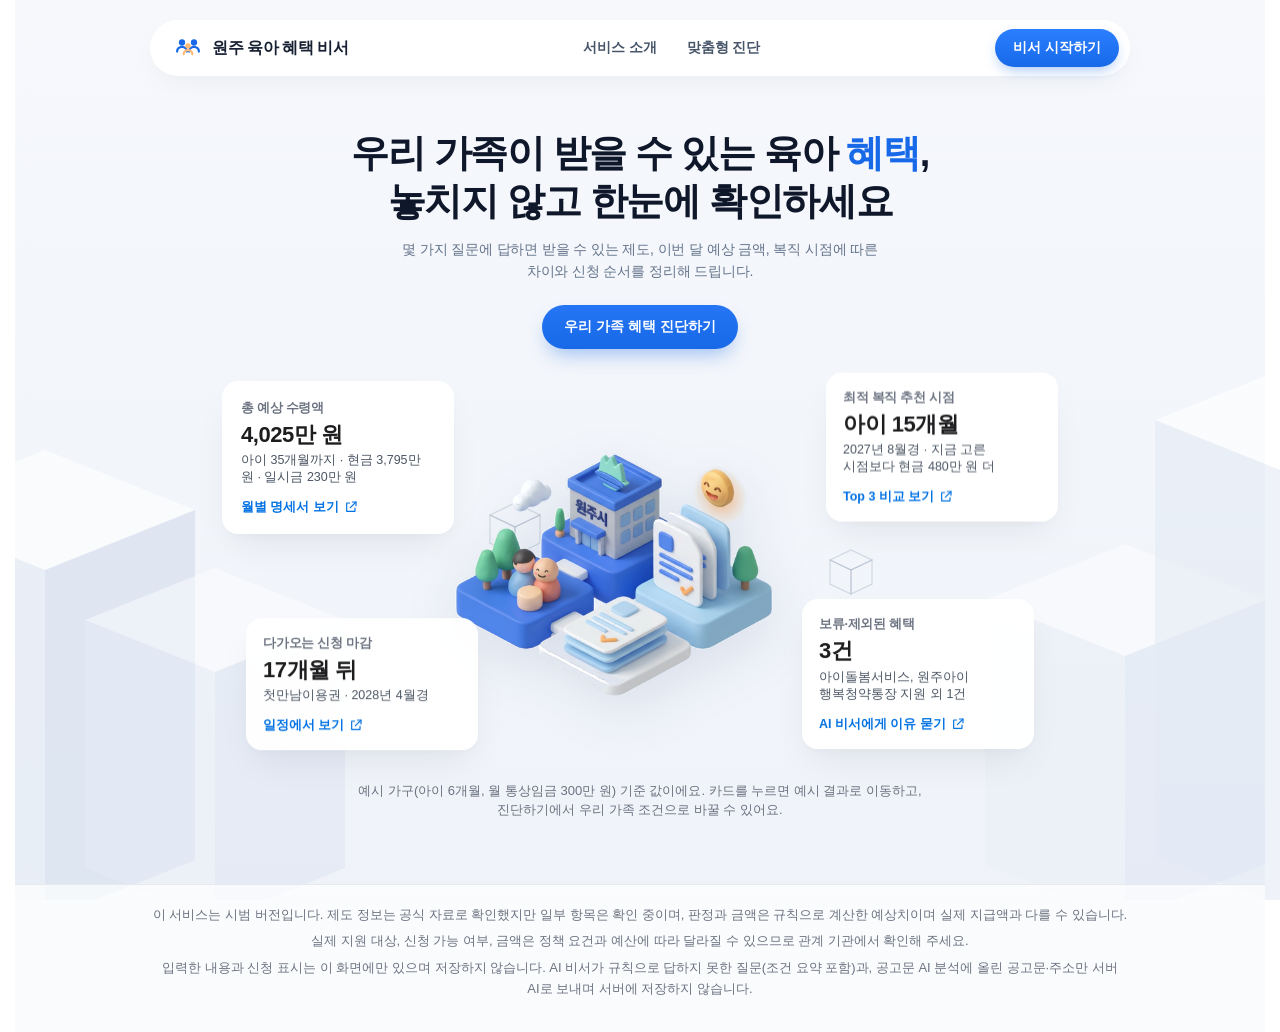
==== backend/static/plan.html @ 66e0bc74 "원주 육아 혜택 비서 백엔드·프론트엔드 첫 업로드" ====
<!DOCTYPE html>
<html lang="ko">
<head>
  <meta charset="utf-8">
  <meta name="viewport" content="width=device-width, initial-scale=1">
  <meta name="description" content="원주 영유아 맞벌이 부모를 위한 육아 혜택 계산기. 받을 수 있는 제도, 복직 시점별 예상 금액, 신청 순서와 마감을 한 화면에서 확인합니다.">
  <meta http-equiv="Content-Security-Policy" content="default-src 'self'; script-src 'self'; style-src 'self'; img-src 'self'; connect-src 'self'; base-uri 'none'; form-action 'none'">
  <title>원주 육아 혜택 비서 (가칭)</title>
  <link rel="stylesheet" href="css/plan.css">
</head>
<body>
  <a class="skip" href="#app">본문으로 건너뛰기</a>

  <!-- 레퍼런스(RE:BORN) 좌우 하단 배경의 은은한 3D 직육면체 기둥 구조물 -->
  <div class="bg-pillars" aria-hidden="true">
    <svg viewBox="0 0 1440 900" preserveAspectRatio="xMidYMax slice" class="bg-pillars-svg">
      <g class="pillar-group">
        <polygon points="-40,510 110,450 260,510 110,570" class="pillar-top"></polygon>
        <polygon points="-40,510 110,570 110,920 -40,860" class="pillar-left"></polygon>
        <polygon points="260,510 110,570 110,920 260,860" class="pillar-right"></polygon>
      </g>
      <g class="pillar-group">
        <polygon points="150,620 280,568 410,620 280,672" class="pillar-top-soft"></polygon>
        <polygon points="150,620 280,672 280,920 150,868" class="pillar-left-soft"></polygon>
        <polygon points="410,620 280,672 280,920 410,868" class="pillar-right-soft"></polygon>
      </g>
      <g class="pillar-group">
        <polygon points="1050,600 1190,544 1330,600 1190,656" class="pillar-top-soft"></polygon>
        <polygon points="1050,600 1190,656 1190,920 1050,864" class="pillar-left-soft"></polygon>
        <polygon points="1330,600 1190,656 1190,920 1330,864" class="pillar-right-soft"></polygon>
      </g>
      <g class="pillar-group">
        <polygon points="1220,420 1380,356 1540,420 1380,484" class="pillar-top"></polygon>
        <polygon points="1220,420 1380,484 1380,920 1220,856" class="pillar-left"></polygon>
        <polygon points="1540,420 1380,484 1380,920 1540,856" class="pillar-right"></polygon>
      </g>
      <g class="wire-cube">
        <polygon points="555,515 580,503 605,515 580,527" class="wire-stroke"></polygon>
        <polygon points="555,515 580,527 580,555 555,543" class="wire-stroke"></polygon>
        <polygon points="605,515 580,527 580,555 605,543" class="wire-stroke"></polygon>
      </g>
      <g class="wire-cube">
        <polygon points="895,560 916,550 937,560 916,570" class="wire-stroke"></polygon>
        <polygon points="895,560 916,570 916,594 895,584" class="wire-stroke"></polygon>
        <polygon points="937,560 916,570 916,594 937,584" class="wire-stroke"></polygon>
      </g>
    </svg>
  </div>

  <header class="top">
    <div class="top-shell">
      <div class="top-inner">
        <div class="brand-wrap">
          <span class="brand-mark" aria-hidden="true">
            <svg viewBox="0 0 40 36" class="brand-svg" focusable="false">
              <circle cx="12" cy="10" r="4.2" class="logo-fg"></circle>
              <path d="M5.5 22c0-3.6 2.9-6.2 6.5-6.2s6.5 2.6 6.5 6.2" class="logo-arc"></path>
              <circle cx="28" cy="10" r="4.2" class="logo-fg"></circle>
              <path d="M21.5 22c0-3.6 2.9-6.2 6.5-6.2s6.5 2.6 6.5 6.2" class="logo-arc"></path>
              <circle cx="20" cy="14.5" r="3.6" class="logo-sub"></circle>
              <path d="M14.2 25.5c0-3.1 2.6-5.4 5.8-5.4s5.8 2.3 5.8 5.4" class="logo-arc-sub"></path>
            </svg>
          </span>
          <div class="brand-text">
            <strong class="brand">원주 육아 혜택 비서</strong>
            <span class="top-sub">맞벌이 부모를 위한 혜택 계산</span>
          </div>
        </div>

        <nav class="top-nav" id="top-nav-intro" aria-label="시작 화면 안내 메뉴">
          <a class="nav-link" href="#intro-top" id="nav-intro-link">서비스 소개</a>
          <a class="nav-link" href="#onboard" id="nav-diag-link">맞춤형 진단</a>
        </nav>


        <div class="top-actions">
          <button type="button" class="btn-top-cta" id="top-start-btn">비서 시작하기</button>
        </div>
      </div>
    </div>
  </header>


  <div id="app" class="app-container">
    <!-- 항상 맨 위에 고정되어 있는 서비스 소개(Hero Showcase) 섹션 -->
    <section id="intro-top" class="intro-top-section" aria-labelledby="intro-heading"></section>

    <!-- 진단 시작 시 아래쪽에 펼쳐지며 빠르게 스크롤 이동하는 온보딩 섹션 -->
    <main id="onboard" class="onboard" hidden tabindex="-1">
      <div class="onboard-anchor-head">
        <span class="section-kicker">맞춤형 혜택 진단</span>
        <h2 class="onboard-section-title">우리 가족 조건 입력</h2>
      </div>
      <div class="progress" id="progress" hidden>
        <div class="progress-meta">
          <button type="button" class="link-btn prev-btn" id="prev">← 이전 질문</button>
          <span class="progress-count" id="progress-text" aria-live="polite"></span>
        </div>
        <div class="progress-track" aria-hidden="true">
          <div class="progress-fill" id="progress-fill"></div>
        </div>
      </div>
      <section class="step" id="step" aria-live="polite"></section>
    </main>

    <main id="results" class="results" hidden tabindex="-1" aria-labelledby="summary-title">
      <div class="r-layout">
        <aside class="r-side" aria-label="결과 화면 메뉴">
          <nav class="r-nav" aria-label="결과 섹션 바로가기">
            <a class="r-nav-link" href="#sec-overview" data-sec="sec-overview"><svg class="ico" viewBox="0 0 24 24" aria-hidden="true"><rect x="3.5" y="3.5" width="7" height="7" rx="1.5"/><rect x="13.5" y="3.5" width="7" height="7" rx="1.5"/><rect x="3.5" y="13.5" width="7" height="7" rx="1.5"/><rect x="13.5" y="13.5" width="7" height="7" rx="1.5"/></svg><span>한눈에 보기</span></a>
            <a class="r-nav-link" href="#sec-sim" data-sec="sec-sim"><svg class="ico" viewBox="0 0 24 24" aria-hidden="true"><path d="M4 19.5h16"/><path d="M5 15l4.5-5 3.5 3 6-7"/></svg><span>복직 시뮬레이션</span></a>
            <a class="r-nav-link" href="#sec-events" data-sec="sec-events"><svg class="ico" viewBox="0 0 24 24" aria-hidden="true"><rect x="3.5" y="5" width="17" height="15" rx="2.5"/><path d="M3.5 10h17M8 3v4M16 3v4"/></svg><span>일정</span></a>
            <button type="button" class="r-nav-link r-nav-ai" id="nav-ai"><svg class="ico" viewBox="0 0 24 24" aria-hidden="true"><path d="M12 3.5l1.9 5.1 5.1 1.9-5.1 1.9L12 17.5l-1.9-5.1L5 10.5l5.1-1.9z"/><path d="M18.5 15.5l.8 2 2 .8-2 .8-.8 2-.8-2-2-.8 2-.8z"/></svg><span>AI 비서</span></button>
          </nav>
          <div class="side-chat">
            <p class="side-chat-title">AI 비서에게 물어보기</p>
            <form class="side-chat-form" id="side-chat-form">
              <label for="side-chat-input" class="sr-only">AI 비서에게 질문하기</label>
              <input id="side-chat-input" type="text" autocomplete="off" placeholder="궁금한 점을 적어 보세요">
              <button type="submit" class="side-chat-send" aria-label="AI 비서에게 보내기"><svg class="ico" viewBox="0 0 24 24" aria-hidden="true"><path d="M12 19V5.5"/><path d="M6.5 11L12 5.5 17.5 11"/></svg></button>
            </form>
            <div class="side-chips" id="side-chips"></div>
          </div>
        </aside>

        <div class="r-main">
          <header class="r-summary">
            <div>
              <h1 id="summary-title" class="r-title">우리 집 기준 결과</h1>
              <p class="r-summary-text" id="summary-text"></p>
            </div>
            <button type="button" class="btn-ghost" id="edit">답 바꾸기</button>
          </header>

          <p class="demo-note" id="demo-note" role="status" hidden>예시 가구 기준 결과예요. 위의 '답 바꾸기'에서 우리 가족 조건으로 바꿔 보세요.</p>

          <!-- A. 한눈에 보기 -->
          <section class="r-sec" id="sec-overview" aria-labelledby="ov-title">
            <div class="r-head">
              <h2 id="ov-title">한눈에 보기</h2>
              <p class="r-lead">이번 달 받는 금액과 제도별 내역입니다.</p>
            </div>
            <div class="ov-card" id="ov-card"></div>
          </section>

          <!-- B. 복직 시뮬레이션 -->
          <section class="r-sec r-sec-feature" id="sec-sim" aria-labelledby="sim-title">
            <div class="r-head">
              <h2 id="sim-title">복직 시뮬레이션</h2>
              <p class="r-lead">복직 시점을 옮기면 아이 35개월까지 받는 지원금이 어떻게 달라지는지 보여 드립니다.</p>
            </div>
            <p id="sim-off" class="r-note" hidden></p>

            <div id="sim-on">
              <div class="top3" id="top3" aria-labelledby="top3-title">
                <div class="top3-head">
                  <h3 id="top3-title">복직 시점 추천 Top 3</h3>
                  <p class="top3-lead">세 가지 기준으로 고른 복직 시점이에요. 금액은 아이 35개월까지 받는 지원금(현금) 합계이고, 복직 후 월급은 넣지 않았어요.</p>
                </div>
                <ol class="top3-list" id="top3-list"></ol>
              </div>
              <div class="sim-controls">
                <div class="ctl ctl-pick">
                  <label for="returnPick">복직 예정 시점</label>
                  <select id="returnPick" class="select-control"></select>
                </div>
                <div class="ctl ctl-slider">
                  <div class="ctl-row">
                    <label for="returnAge">슬라이더로 옮기기</label>
                    <output id="returnAge-out" for="returnAge"></output>
                  </div>
                  <input id="returnAge" type="range" min="0" max="35" step="1" value="12">
                  <div class="ctl-bounds" aria-hidden="true">
                    <span id="slider-min-label"></span>
                    <span id="slider-max-label"></span>
                  </div>
                </div>
                <div class="ctl ctl-total">
                  <p class="ctl-label">아이 35개월까지 현금</p>
                  <p class="ctl-big" id="sim-total" aria-live="polite"></p>
                  <p class="ctl-diff" id="sim-diff" aria-live="polite"></p>
                </div>
              </div>

              <div class="chart-card">
                <div class="tabs" role="tablist" aria-label="그래프 보기">
                  <button type="button" role="tab" class="tab" id="tab-curve" aria-controls="panel-curve" aria-selected="true">복직 시점별 합계</button>
                  <button type="button" role="tab" class="tab" id="tab-bars" aria-controls="panel-bars" aria-selected="false" tabindex="-1">개월별 금액</button>
                  <button type="button" role="tab" class="tab" id="tab-table" aria-controls="panel-table" aria-selected="false" tabindex="-1">표</button>
                </div>
                <div class="tab-panel" role="tabpanel" id="panel-curve" aria-labelledby="tab-curve" tabindex="0">
                  <p class="chart-cap" id="curve-cap"></p>
                  <div class="curve" id="curve"></div>
                </div>
                <div class="tab-panel" role="tabpanel" id="panel-bars" aria-labelledby="tab-bars" tabindex="0" hidden>
                  <p class="chart-cap">아이 개월별로 받는 금액입니다. 점선이 복직 시점입니다.</p>
                  <div class="chart-frame">
                    <div class="bars" id="bars" role="img"></div>
                    <div class="bars-axis" id="bars-axis" aria-hidden="true"></div>
                  </div>
                </div>
                <div class="tab-panel" role="tabpanel" id="panel-table" aria-labelledby="tab-table" tabindex="0" hidden>
                  <div class="table-scroll" id="month-table"></div>
                </div>
              </div>

              <div class="scenarios" id="scenarios">
                <article class="scn scn-a">
                  <div class="scn-head">
                    <span class="scn-key">A</span>
                    <label for="baseAge" class="scn-label">비교 기준</label>
                  </div>
                  <select id="baseAge" class="select-control"></select>
                  <dl class="scn-dl" id="scn-a"></dl>
                </article>
                <div class="scn-gap" id="scn-gap" aria-live="polite"></div>
                <article class="scn scn-b">
                  <div class="scn-head">
                    <span class="scn-key">B</span>
                    <span class="scn-label">지금 고른 시점</span>
                  </div>
                  <p class="scn-pick" id="scn-b-pick"></p>
                  <dl class="scn-dl" id="scn-b"></dl>
                </article>
              </div>

              <details class="assume" id="assume" open>
                <summary>
                  <svg class="ico" viewBox="0 0 24 24" aria-hidden="true"><circle cx="12" cy="12" r="8.5"/><path d="M12 11v5M12 8h.01"/></svg>
                  <span>계산 기준과 가정</span>
                </summary>
                <div class="assume-body">
                  <p id="leave-basis"></p>
                  <p id="sim-note"></p>
                </div>
              </details>
            </div>

          <div class="mb-card" id="mb-card" aria-labelledby="mb-title">
            <div class="mb-head">
              <div>
                <h3 id="mb-title">월별 지급 내역</h3>
                <p class="mb-lead">고른 달에 어떤 지원금을 얼마씩 받는지 보여 드려요. 복직 계획이 있으면 고른 복직 시점이 반영됩니다.</p>
              </div>
              <div class="mb-pick">
                <button type="button" class="mb-step" id="mb-prev" aria-label="이전 달 보기"><svg class="ico" viewBox="0 0 24 24" aria-hidden="true"><path d="M14.5 6l-6 6 6 6"/></svg></button>
                <label for="mb-month" class="sr-only">볼 달 고르기</label>
                <select id="mb-month" class="select-control"></select>
                <button type="button" class="mb-step" id="mb-next" aria-label="다음 달 보기"><svg class="ico" viewBox="0 0 24 24" aria-hidden="true"><path d="M9.5 6l6 6-6 6"/></svg></button>
              </div>
            </div>
            <div id="mb-body" aria-live="polite"></div>
          </div>
          </section>

          <!-- E. 일정 -->
          <section class="r-sec" id="sec-events" aria-labelledby="events-title">
            <div class="r-head r-head-row">
              <div>
                <h2 id="events-title">일정</h2>
                <p class="r-lead">신청 마감, 금액이 바뀌는 달, 복직 시점을 달마다 모았습니다. 날짜는 아이 개월 수로 계산한 대략의 달입니다.</p>
              </div>
              <button type="button" class="btn-ghost" id="ics">달력 앱에 넣기 (.ics)</button>
            </div>
            <p class="cal-alert" id="cal-alert" role="status" hidden></p>
            <p class="help" id="ics-help">내려받은 파일을 열면 휴대폰이나 PC 달력에 들어갑니다. 마감 일정은 일주일 전에 알림이 울립니다.</p>
            <div class="seg" role="group" aria-label="일정 보기 방식">
              <button type="button" class="seg-btn" id="cal-view-grid" aria-pressed="true">달력</button>
              <button type="button" class="seg-btn" id="cal-view-list" aria-pressed="false">목록</button>
            </div>
            <div class="cal" id="cal">
              <div class="cal-months" id="cal-months"></div>
              <div class="cal-detail" id="cal-detail" aria-live="polite"></div>
            </div>
            <ol class="timeline" id="events" hidden></ol>
          </section>

        </div>
      </div>
    </main>
  </div>

  <footer class="foot" id="app-foot">
    <div class="foot-inner">
      <p>이 서비스는 시범 버전입니다. 제도 정보는 공식 자료로 확인했지만 일부 항목은 확인 중이며, 판정과 금액은 규칙으로 계산한 예상치이며 실제 지급액과 다를 수 있습니다.</p>
      <p>실제 지원 대상, 신청 가능 여부, 금액은 정책 요건과 예산에 따라 달라질 수 있으므로 관계 기관에서 확인해 주세요.</p>
      <p>입력한 내용과 신청 표시는 이 화면에만 있으며 저장하지 않습니다. AI 비서가 규칙으로 답하지 못한 질문(조건 요약 포함)과, 공고문 AI 분석에 올린 공고문·주소만 서버 AI로 보내며 서버에 저장하지 않습니다.</p>
    </div>
  </footer>


  <!-- AI 비서: 큰 글래스 팝업 -->
  <div class="chat-layer" id="chat-layer" hidden>
    <div class="chat-scrim" id="chat-scrim"></div>
    <section class="chat-dialog" id="chat-dialog" role="dialog" aria-modal="true" aria-labelledby="chat-title">
      <span class="chat-orb chat-orb-a" aria-hidden="true"></span>
      <span class="chat-orb chat-orb-b" aria-hidden="true"></span>
      <header class="chat-bar">
        <div class="chat-brand"><span class="chat-dot" aria-hidden="true"></span><h2 id="chat-title">원주 육아 혜택 AI 비서</h2></div>
        <div class="chat-conds" id="chat-conds"></div>
        <button type="button" class="chat-close" id="chat-close" aria-label="AI 비서 닫기"><svg class="ico" viewBox="0 0 24 24" aria-hidden="true"><path d="M6.5 6.5l11 11M17.5 6.5l-11 11"/></svg></button>
      </header>
      <p class="chat-live" id="chat-live"></p>
      <div class="chat-log" id="chat-log" aria-live="polite" tabindex="-1"></div>
      <div class="chat-foot">
        <div class="chat-chips" id="chat-chips"></div>
        <form class="chat-form" id="chat-form">
          <span class="chat-spark"><svg class="ico" viewBox="0 0 24 24" aria-hidden="true"><path d="M12 3.5l1.9 5.1 5.1 1.9-5.1 1.9L12 17.5l-1.9-5.1L5 10.5l5.1-1.9z"/><path d="M18.5 15.5l.8 2 2 .8-2 .8-.8 2-.8-2-2-.8 2-.8z"/></svg></span>
          <label for="chat-input" class="sr-only">AI 비서에게 질문하기</label>
          <input id="chat-input" type="text" autocomplete="off" placeholder="예: 이달 신청할 제도 보여줘, 공고문 분석해줘, 공고 주소 붙여넣기">
          <button type="submit" class="chat-send" aria-label="보내기"><svg class="ico" viewBox="0 0 24 24" aria-hidden="true"><path d="M12 19V5.5"/><path d="M6.5 11L12 5.5 17.5 11"/></svg></button>
        </form>
        <p class="chat-note">주민번호와 계좌번호는 입력해도 자동으로 가려요. 답에 나오는 금액과 판정은 규칙 엔진이 계산한 값이에요. 규칙으로 답하지 못한 질문과 공고문 분석만 서버 AI로 보내요.</p>
      </div>
    </section>
  </div>
  <button type="button" class="chat-pill" id="chat-pill" hidden><svg class="ico" viewBox="0 0 24 24" aria-hidden="true"><path d="M12 3.5l1.9 5.1 5.1 1.9-5.1 1.9L12 17.5l-1.9-5.1L5 10.5l5.1-1.9z"/><path d="M18.5 15.5l.8 2 2 .8-2 .8-.8 2-.8-2-2-.8 2-.8z"/></svg><span>AI 비서 다시 열기</span></button>
  <div class="chat-toast" id="chat-toast" role="status" aria-live="polite"></div>

  <script src="js/data.js"></script>
  <script src="js/rules.js"></script>
  <script src="js/catalog-verified.js"></script>
  <script src="js/plan.js"></script>
  <script src="js/chat.js"></script>
  <script src="js/plan-ui.js"></script>
</body>
</html>
---- backend/static/css/plan.css ----
:root {
  --primary: #1769E8;
  --primary-hover: #1254C0;
  --secondary: #4B91F5;
  --light-blue: #EAF3FF;
  --bg: #F4F6FA;
  --stage-bg: #F8FAFC;
  --card: #FFFFFF;
  --text: #172033;
  --text-secondary: #6B7280;
  --border: #E6EAF0;

  --success: #16A36A;
  --warning: #EAA52A;
  --danger: #E05252;

  --success-text: #0E7A4F;
  --success-tint: #E7F7EF;
  --success-border: #B7E4CE;

  --warning-text: #8A5A00;
  --warning-tint: #FEF6E4;
  --warning-border: #F5D99B;

  --danger-text: #B93A3A;
  --danger-tint: #FDECEC;
  --danger-border: #F5BDBD;

  --accent: var(--primary);
  --accent-strong: var(--primary-hover);
  --accent-soft: var(--light-blue);
  --muted: var(--text-secondary);
  --line: var(--border);
  --soft: var(--stage-bg);
  --after: #16A36A;
  --voucher: #7EB0F7;
  --warn: var(--warning-text);
  --warn-soft: var(--warning-tint);
  --bad: var(--danger-text);

  --radius-sm: 10px;
  --radius-md: 16px;
  --radius-lg: 22px;
  --radius-pill: 9999px;
  --shadow-card: 0 14px 34px -10px rgba(23, 32, 51, 0.06), 0 2px 8px -2px rgba(23, 32, 51, 0.03);
  --shadow-float: 0 18px 38px -10px rgba(15, 23, 42, 0.08), 0 4px 12px -2px rgba(15, 23, 42, 0.03);
  --ease: cubic-bezier(0.22, 1, 0.36, 1);
}

* {
  box-sizing: border-box;
}

[hidden] {
  display: none !important;
}

html {
  scroll-behavior: smooth;
  overflow-x: clip;
}

body {
  margin: 0;
  font-family: -apple-system, BlinkMacSystemFont, "Apple SD Gothic Neo", "Malgun Gothic", "Noto Sans KR", sans-serif;
  font-size: 15px;
  line-height: 1.6;
  color: var(--text);
  background: linear-gradient(180deg, #F6F8FC 0%, #EEF2F8 100%);
  font-variant-numeric: tabular-nums;
  -webkit-font-smoothing: antialiased;
  overflow-x: clip;
  min-height: 100vh;
  position: relative;
}

/* 본문 건너뛰기 */
.skip {
  position: absolute;
  left: -9999px;
  top: 8px;
  background: var(--text);
  color: var(--card);
  padding: 10px 16px;
  border-radius: var(--radius-sm);
  font-weight: 700;
  text-decoration: none;
  z-index: 1000;
}

.skip:focus {
  left: 16px;
}

button,
input,
select {
  font: inherit;
  color: inherit;
  font-variant-numeric: tabular-nums;
}

:focus-visible {
  outline: 3px solid var(--primary);
  outline-offset: 2px;
}

[tabindex="-1"]:focus {
  outline: none;
}

/* ---------- 레퍼런스(RE:BORN) 스타일 배경 직육면체 구조물 ---------- */
.bg-pillars {
  position: fixed;
  inset: 0;
  pointer-events: none;
  z-index: 0;
  overflow: hidden;
}

.bg-pillars-svg {
  width: 100%;
  height: 100%;
  display: block;
}

.pillar-top {
  fill: rgba(255, 255, 255, 0.62);
}

.pillar-left {
  fill: rgba(226, 233, 244, 0.55);
}

.pillar-right {
  fill: rgba(212, 222, 237, 0.62);
}

.pillar-top-soft {
  fill: rgba(255, 255, 255, 0.45);
}

.pillar-left-soft {
  fill: rgba(230, 236, 246, 0.42);
}

.pillar-right-soft {
  fill: rgba(218, 227, 241, 0.46);
}

.wire-stroke {
  fill: none;
  stroke: rgba(148, 163, 184, 0.35);
  stroke-width: 1.2;
}

/* ---------- 상단 바 (컴팩트하고 여유로운 플로팅 알약 헤더) ---------- */
.top {
  position: sticky;
  top: 0;
  z-index: 50;
  padding: 20px 24px 8px;
}

.top-shell {
  max-width: 980px;
  margin: 0 auto;
  background: rgba(255, 255, 255, 0.92);
  backdrop-filter: blur(14px);
  border: 1px solid rgba(255, 255, 255, 0.95);
  border-radius: var(--radius-pill);
  padding: 8px 10px 8px 22px;
  box-shadow: 0 10px 28px -8px rgba(15, 23, 42, 0.06);
}

.top-inner {
  display: flex;
  align-items: center;
  justify-content: space-between;
  gap: 16px;
  flex-wrap: wrap;
}

.brand-wrap {
  display: flex;
  align-items: center;
  gap: 9px;
}

.brand-mark {
  display: inline-flex;
  width: 30px;
  height: 27px;
  flex-shrink: 0;
}

.brand-svg {
  width: 30px;
  height: 27px;
}

.logo-fg {
  fill: var(--primary);
}

.logo-sub {
  fill: #FDBA74;
}

.logo-arc {
  fill: none;
  stroke: var(--primary);
  stroke-width: 3;
  stroke-linecap: round;
}

.logo-arc-sub {
  fill: none;
  stroke: #FDBA74;
  stroke-width: 3;
  stroke-linecap: round;
}

.brand {
  font-size: 16px;
  font-weight: 800;
  letter-spacing: -0.03em;
  color: var(--text);
}

.top-sub {
  position: absolute;
  width: 1px;
  height: 1px;
  padding: 0;
  margin: -1px;
  overflow: hidden;
  clip: rect(0, 0, 0, 0);
  white-space: nowrap;
  border: 0;
}

.top-nav {
  display: flex;
  align-items: center;
  gap: 22px;
  overflow-x: auto;
  max-width: 100%;
}

.nav-link {
  display: inline-flex;
  align-items: center;
  min-height: 36px;
  padding: 0 4px;
  font-size: 13.5px;
  font-weight: 700;
  color: #475569;
  text-decoration: none;
  white-space: nowrap;
  transition: color 150ms ease;
}

.nav-link:hover {
  color: var(--primary);
}

.top-actions {
  display: flex;
  align-items: center;
  gap: 8px;
}

.btn-top-cta {
  display: inline-flex;
  align-items: center;
  justify-content: center;
  min-height: 38px;
  padding: 0 18px;
  border: 0;
  border-radius: var(--radius-pill);
  background: linear-gradient(180deg, #2B7FFF 0%, #1769E8 100%);
  color: #FFFFFF;
  font-size: 13.5px;
  font-weight: 700;
  cursor: pointer;
  box-shadow: 0 6px 14px -4px rgba(23, 105, 232, 0.42);
  transition: transform 150ms var(--ease), background-color 150ms ease;
}

.btn-top-cta:hover {
  transform: translateY(-1px);
  background: var(--primary-hover);
}

.app-container {
  position: relative;
  z-index: 1;
  max-width: 1040px;
  margin: 0 auto;
  padding: 0 20px;
}

/* ---------- 항상 맨 위에 고정된 서비스 소개(Hero Showcase) 섹션 ---------- */
.intro-top-section {
  padding: 28px 0 36px;
  scroll-margin-top: 90px;
}

.intro-showcase {
  background: transparent;
  border: 0;
  box-shadow: none;
  padding: 18px 0 8px;
  text-align: center;
}

.intro-headline {
  font-size: clamp(26px, 3.6vw, 38px);
  line-height: 1.26;
  margin: 0 auto 12px;
  max-width: 620px;
  font-weight: 900;
  letter-spacing: -0.035em;
  color: #0F172A;
}

.intro-accent {
  color: var(--primary);
}

.intro-subcopy {
  color: #64748B;
  font-size: 14px;
  font-weight: 500;
  max-width: 520px;
  margin: 0 auto 22px;
  letter-spacing: -0.01em;
}

.intro-cta-row {
  display: flex;
  justify-content: center;
  align-items: center;
  gap: 10px;
  flex-wrap: wrap;
  margin-bottom: 18px;
}

.btn-hero-primary {
  display: inline-flex;
  justify-content: center;
  align-items: center;
  gap: 6px;
  min-height: 44px;
  padding: 0 22px;
  border: 0;
  border-radius: var(--radius-pill);
  background: linear-gradient(180deg, #2575F5 0%, #1769E8 100%);
  color: #FFFFFF;
  font-size: 14px;
  font-weight: 700;
  cursor: pointer;
  box-shadow: 0 10px 20px -6px rgba(23, 105, 232, 0.42);
  transition: transform 150ms var(--ease), background-color 150ms ease;
}

.btn-hero-primary:hover {
  background: var(--primary-hover);
  transform: translateY(-2px);
}



/* ---------- 레퍼런스처럼 4개의 박스를 자연스럽게 흐트러뜨린 컴팩트 스테이지 ---------- */
.hero-stage {
  position: relative;
  max-width: 820px;
  height: 360px;
  margin: 8px auto 0;
  text-align: left;
}

.stage-center {
  position: absolute;
  left: 50%;
  top: 54%;
  transform: translate(-50%, -50%);
  z-index: 1;
  width: 340px;
  pointer-events: none;
}

.hero-iso-img {
  width: 100%;
  height: auto;
  display: block;
  filter: drop-shadow(0 16px 26px rgba(23, 55, 120, 0.11));
  user-select: none;
}

/* 4개의 플로팅 카드 공통 (크기를 줄여 여백 확보) */
.float-preview-card {
  position: absolute;
  z-index: 2;
  background: rgba(255, 255, 255, 0.95);
  backdrop-filter: blur(10px);
  border: 1px solid rgba(255, 255, 255, 0.98);
  border-radius: 16px;
  padding: 14px 16px;
  box-shadow: var(--shadow-float);
  transition: transform 240ms var(--ease);
}

.float-preview-card:hover {
  transform: translateY(-4px);
}

.fp-card-tl {
  width: 196px;
  left: 24px;
  top: 18px;
}

.fp-card-bl {
  width: 210px;
  left: 48px;
  bottom: 16px;
}

.fp-card-tr {
  width: 208px;
  right: 18px;
  top: 6px;
}

.fp-card-br {
  width: 198px;
  right: 42px;
  bottom: 24px;
}

.fp-head {
  display: flex;
  justify-content: space-between;
  align-items: center;
  gap: 6px;
  margin-bottom: 8px;
}

.fp-title {
  font-size: 13px;
  font-weight: 800;
  color: #0F172A;
  letter-spacing: -0.02em;
}

.fp-chips {
  display: flex;
  gap: 5px;
  flex-wrap: wrap;
  margin-bottom: 10px;
}

.fp-chip {
  font-size: 11px;
  font-weight: 700;
  padding: 2px 8px;
  border-radius: var(--radius-pill);
  background: #EEF2F7;
  color: #475569;
}

.fp-bar-meta {
  display: flex;
  justify-content: space-between;
  align-items: center;
  font-size: 11px;
  color: #64748B;
  margin-bottom: 5px;
}

.fp-bar-meta strong {
  color: var(--primary);
  font-weight: 800;
}

.fp-bar-track {
  height: 5px;
  background: #E2E8F0;
  border-radius: var(--radius-pill);
  overflow: hidden;
}

.fp-bar-fill {
  height: 100%;
  width: 92%;
  background: linear-gradient(90deg, #1769E8 0%, #3B82F6 100%);
  border-radius: var(--radius-pill);
}

.fp-bar-fill-70 {
  width: 72%;
}

/* 좌측 하단 카드 미니 막대 차트 */
.fp-chart-top {
  display: flex;
  justify-content: space-between;
  align-items: flex-start;
  gap: 8px;
  margin-bottom: 8px;
}

.fp-mini-bars {
  display: flex;
  align-items: flex-end;
  gap: 3px;
  height: 22px;
}

.fp-mini-bar {
  width: 5px;
  border-radius: 2px;
  background: #CBD5E1;
}

.fp-mini-bar.b1 { height: 9px; }
.fp-mini-bar.b2 { height: 14px; }
.fp-mini-bar.b3 { height: 8px; }
.fp-mini-bar.b4 { height: 21px; background: var(--primary); }

/* 우측 상단 알림 종 아이콘 및 리스트 */
.fp-bell {
  width: 17px;
  height: 17px;
}

.fp-bell-svg {
  width: 17px;
  height: 17px;
  fill: none;
  stroke: #475569;
  stroke-width: 1.8;
}

.fp-bell-dot {
  fill: #EF4444;
  stroke: none;
}

.fp-user-list {
  margin: 6px 0 0;
  padding: 0;
  list-style: none;
  display: grid;
  gap: 5px;
  font-size: 12px;
  font-weight: 600;
  color: #334155;
}

.fp-user-list li {
  display: flex;
  align-items: center;
  gap: 6px;
}

.fp-user-dot {
  width: 13px;
  height: 13px;
  border-radius: 50%;
  background: #CBD5E1;
  display: inline-block;
  flex-shrink: 0;
}

/* 우측 하단 카드 스텝 트랙 */
.fp-step-labels {
  display: flex;
  justify-content: space-between;
  font-size: 11px;
  font-weight: 700;
  color: #334155;
  margin-bottom: 5px;
}

.fp-step-labels span:last-child {
  color: #94A3B8;
}

.fp-step-line {
  position: relative;
  height: 3.5px;
  background: #CBD5E1;
  border-radius: var(--radius-pill);
  margin: 7px 0;
}

.fp-step-line-active {
  width: 50%;
  height: 100%;
  background: var(--primary);
  border-radius: var(--radius-pill);
}

.fp-step-knob {
  position: absolute;
  left: 50%;
  top: 50%;
  transform: translate(-50%, -50%);
  width: 9px;
  height: 9px;
  border-radius: 50%;
  background: var(--primary);
  border: 1.5px solid #FFFFFF;
  box-shadow: 0 1px 4px rgba(23, 105, 232, 0.5);
}

.fp-step-current {
  text-align: center;
  font-size: 11px;
  font-weight: 800;
  color: #1E293B;
  margin-top: 5px;
}

/* 시작 화면 하단 카탈로그 미리보기 서랍 ("혜택 알아보기" 버튼 연동) */
















/* ---------- 아래로 펼쳐지는 온보딩 섹션 (#onboard) ---------- */
.onboard {
  padding: 36px 0 72px;
  border-top: 1px dashed rgba(148, 163, 184, 0.35);
  margin-top: 12px;
  scroll-margin-top: 84px;
}

.onboard-anchor-head {
  max-width: 580px;
  margin: 0 auto 16px;
  text-align: center;
}

.onboard-section-title {
  margin: 2px 0 0;
  font-size: 20px;
  font-weight: 800;
  letter-spacing: -0.02em;
  color: var(--text);
}

.progress {
  max-width: 580px;
  margin: 0 auto 20px;
}

.progress-meta {
  display: flex;
  justify-content: space-between;
  align-items: center;
  color: var(--text-secondary);
  font-size: 14px;
  font-weight: 600;
  margin-bottom: 8px;
}

.progress-track {
  height: 6px;
  background: var(--border);
  border-radius: var(--radius-pill);
  overflow: hidden;
}

.progress-fill {
  height: 100%;
  background: linear-gradient(90deg, var(--primary) 0%, var(--secondary) 100%);
  width: 0;
  transition: width 280ms var(--ease);
}

.link-btn {
  background: none;
  border: 0;
  padding: 8px 4px;
  min-height: 44px;
  color: var(--primary);
  cursor: pointer;
  font-size: 14.5px;
  font-weight: 600;
}

.link-btn:hover {
  text-decoration: underline;
}

.card {
  transition: opacity 250ms var(--ease), transform 250ms var(--ease);
}

.enter-next {
  opacity: 0;
  transform: translateX(18px);
}

.enter-prev {
  opacity: 0;
  transform: translateX(-18px);
}

.enter {
  opacity: 0;
  transform: translateY(12px);
}

.question-card {
  max-width: 580px;
  margin: 0 auto;
  background: rgba(255, 255, 255, 0.96);
  backdrop-filter: blur(12px);
  border: 1px solid var(--border);
  border-radius: var(--radius-lg);
  padding: 30px 26px;
  box-shadow: var(--shadow-card);
}

.q-step-badge {
  display: inline-block;
  padding: 3px 10px;
  border-radius: var(--radius-pill);
  background: var(--light-blue);
  color: var(--primary);
  font-size: 12px;
  font-weight: 700;
  margin-bottom: 10px;
}

.q-title {
  font-size: clamp(20px, 2.8vw, 25px);
  line-height: 1.35;
  margin: 0 0 8px;
  font-weight: 800;
  letter-spacing: -0.02em;
}

.q-help {
  color: var(--text-secondary);
  margin: 0 0 22px;
  font-size: 14.5px;
}

.choices {
  display: grid;
  gap: 10px;
}

.choice {
  display: flex;
  flex-direction: column;
  align-items: flex-start;
  gap: 3px;
  width: 100%;
  text-align: left;
  padding: 16px 18px;
  min-height: 58px;
  background: var(--card);
  border: 1.5px solid var(--border);
  border-radius: var(--radius-md);
  cursor: pointer;
  transition: transform 150ms var(--ease), border-color 150ms ease, background-color 150ms ease, box-shadow 150ms ease;
}

.choice:hover {
  border-color: var(--secondary);
  background: #FAFDFE;
  transform: translateY(-2px);
  box-shadow: 0 8px 20px -8px rgba(23, 105, 232, 0.12);
}

.choice:active {
  transform: scale(0.99);
}

.choice.selected {
  border-color: var(--primary);
  background: var(--light-blue);
}

.choice-label {
  font-size: 16px;
  font-weight: 700;
  color: var(--text);
}

.choice-sub {
  font-size: 13.5px;
  color: var(--text-secondary);
}

.number-row {
  display: flex;
  align-items: center;
  gap: 12px;
  margin-bottom: 8px;
  flex-wrap: wrap;
}

.number-row input {
  width: 130px;
  height: 56px;
  text-align: center;
  font-size: 24px;
  font-weight: 800;
  border: 1.5px solid var(--border);
  border-radius: var(--radius-md);
  background: var(--stage-bg);
  -moz-appearance: textfield;
  appearance: textfield;
}

.number-row input:focus {
  background: var(--card);
  border-color: var(--primary);
}

.number-row input::-webkit-outer-spin-button,
.number-row input::-webkit-inner-spin-button {
  -webkit-appearance: none;
  appearance: none;
  margin: 0;
}

.number-row input[aria-invalid="true"] {
  border-color: var(--danger);
  background: var(--danger-tint);
}

.unit {
  font-size: 18px;
  font-weight: 700;
  color: var(--text-secondary);
}

.stepper {
  width: 50px;
  height: 50px;
  border-radius: var(--radius-md);
  border: 1.5px solid var(--border);
  background: var(--card);
  font-size: 22px;
  font-weight: 700;
  color: var(--primary);
  cursor: pointer;
  transition: background-color 140ms ease, border-color 140ms ease, transform 120ms ease;
}

.stepper:hover {
  background: var(--light-blue);
  border-color: var(--secondary);
}

.stepper:active {
  transform: scale(0.96);
}

.actions {
  display: flex;
  align-items: center;
  gap: 16px;
  flex-wrap: wrap;
}

.error {
  color: var(--danger-text);
  font-size: 14px;
  font-weight: 600;
  margin: 6px 0 16px;
  min-height: 1.4em;
}

/* ---------- 공통 버튼 ---------- */
.btn-primary {
  display: inline-flex;
  justify-content: center;
  align-items: center;
  gap: 8px;
  min-height: 48px;
  padding: 0 24px;
  border: 0;
  border-radius: var(--radius-pill);
  background: var(--primary);
  color: #FFFFFF;
  font-size: 15.5px;
  font-weight: 700;
  cursor: pointer;
  box-shadow: 0 10px 22px -6px rgba(23, 105, 232, 0.38);
  transition: background-color 160ms ease, transform 150ms var(--ease);
}

.btn-primary:hover {
  background: var(--primary-hover);
  transform: translateY(-1px);
}

.btn-secondary {
  display: inline-flex;
  justify-content: center;
  align-items: center;
  min-height: 44px;
  padding: 0 18px;
  border: 1.5px solid var(--border);
  border-radius: var(--radius-pill);
  background: var(--card);
  color: var(--text);
  font-size: 14px;
  font-weight: 600;
  cursor: pointer;
  white-space: nowrap;
  transition: border-color 160ms ease, background-color 160ms ease, transform 150ms var(--ease);
}

.btn-secondary:hover {
  border-color: var(--secondary);
  background: var(--light-blue);
  color: var(--primary);
}

/* ---------- 아래로 이어지는 결과 대시보드 (#results) ---------- */
.results {
  padding: 32px 0 56px;
  border-top: 1px dashed rgba(148, 163, 184, 0.35);
  margin-top: 12px;
  display: grid;
  gap: 24px;
  scroll-margin-top: 84px;
  transition: opacity 280ms var(--ease), transform 280ms var(--ease);
}

.dash-section {
  scroll-margin-top: 84px;
  transition: opacity 320ms var(--ease), transform 320ms var(--ease);
}

.section-head {
  display: flex;
  justify-content: space-between;
  align-items: flex-start;
  gap: 12px;
  flex-wrap: wrap;
  margin-bottom: 16px;
}

.section-kicker {
  display: block;
  font-size: 12px;
  font-weight: 700;
  color: var(--primary);
  letter-spacing: 0.02em;
  margin-bottom: 3px;
}

.section-head h2,
.panel-head h2 {
  margin: 0;
  font-size: clamp(19px, 2.3vw, 22px);
  font-weight: 800;
  letter-spacing: -0.02em;
}

/* ① 요약 바 */
.summary-bar {
  display: flex;
  justify-content: space-between;
  align-items: center;
  gap: 16px;
  flex-wrap: wrap;
  padding: 18px 22px;
  background: rgba(255, 255, 255, 0.94);
  backdrop-filter: blur(10px);
  border: 1px solid var(--border);
  border-radius: var(--radius-lg);
  box-shadow: var(--shadow-card);
}

.summary-eyebrow {
  font-size: 12.5px;
  font-weight: 700;
  color: var(--primary);
  margin-bottom: 2px;
}

.results-title {
  font-size: 22px;
  font-weight: 800;
  margin: 0;
  letter-spacing: -0.02em;
}

.summary-text {
  margin: 4px 0 0;
  color: var(--text-secondary);
  font-size: 14.5px;
  font-weight: 500;
}

/* ② 한눈에 보기 (Hero 3열 KPI) */
.hero {
  display: grid;
  grid-template-columns: repeat(auto-fit, minmax(240px, 1fr));
  gap: 14px;
}

.hero-card {
  background: rgba(255, 255, 255, 0.95);
  border: 1px solid var(--border);
  border-radius: var(--radius-lg);
  padding: 20px 22px;
  box-shadow: var(--shadow-card);
  transition: transform 200ms var(--ease);
}

.hero-card:first-child {
  background: linear-gradient(145deg, #1769E8 0%, #1254C0 100%);
  border-color: #1254C0;
  color: #FFFFFF;
}

.hero-card:first-child .label,
.hero-card:first-child .sub {
  color: rgba(255, 255, 255, 0.88);
}

.hero-card:hover {
  transform: translateY(-2px);
}

.hero-card .label {
  color: var(--text-secondary);
  font-size: 14px;
  font-weight: 600;
}

.hero-card .value {
  font-size: clamp(26px, 3vw, 32px);
  font-weight: 800;
  letter-spacing: -0.02em;
  line-height: 1.25;
  margin: 6px 0;
}

.hero-card .sub {
  color: var(--text-secondary);
  font-size: 13px;
  font-weight: 500;
}

.hero-card.warn {
  border-color: var(--danger-border);
  background: #FFFDFD;
}

.hero-card.warn .sub {
  color: var(--danger-text);
  font-weight: 700;
}

/* ③ 복직 시점 시뮬레이터 */
.sim-spotlight {
  background: linear-gradient(180deg, rgba(255, 255, 255, 0.96) 0%, rgba(244, 248, 255, 0.96) 100%);
  border: 1.5px solid #CFE0FA;
  border-radius: 22px;
  padding: 24px 26px 28px;
  box-shadow: var(--shadow-float);
}

.sim-off-box {
  padding: 16px 18px;
  border-radius: var(--radius-md);
  background: var(--card);
  border: 1px solid var(--border);
}

.sim-controls-grid {
  display: grid;
  grid-template-columns: 1.35fr 1fr;
  gap: 14px;
  margin-bottom: 18px;
}

.slider-card,
.compare-card {
  background: var(--card);
  border: 1px solid var(--border);
  border-radius: var(--radius-md);
  padding: 16px 18px;
}

.slider-top {
  display: flex;
  justify-content: space-between;
  align-items: baseline;
  gap: 10px;
  flex-wrap: wrap;
  margin-bottom: 8px;
}

.slider-label,
.compare-label {
  font-size: 14.5px;
  font-weight: 700;
  color: var(--text);
}

.slider-output {
  font-size: 16.5px;
  font-weight: 800;
  color: var(--primary);
  background: var(--light-blue);
  padding: 3px 12px;
  border-radius: var(--radius-pill);
}

.slider-track-wrap {
  display: flex;
  align-items: center;
  min-height: 44px;
}

#returnAge {
  width: 100%;
  height: 10px;
  border-radius: var(--radius-pill);
  background: #DCE7F9;
  accent-color: var(--primary);
  cursor: pointer;
}

#returnAge::-webkit-slider-thumb {
  width: 28px;
  height: 28px;
  border-radius: 50%;
  background: var(--primary);
  border: 3px solid #FFFFFF;
  box-shadow: 0 2px 8px rgba(23, 105, 232, 0.4);
  cursor: pointer;
}

#returnAge::-moz-range-thumb {
  width: 28px;
  height: 28px;
  border-radius: 50%;
  background: var(--primary);
  border: 3px solid #FFFFFF;
  box-shadow: 0 2px 8px rgba(23, 105, 232, 0.4);
  cursor: pointer;
}

.slider-bounds {
  display: flex;
  justify-content: space-between;
  font-size: 12px;
  color: var(--text-secondary);
  margin-top: 4px;
}

.field.inline {
  display: flex;
  align-items: center;
  justify-content: space-between;
  gap: 12px;
  flex-wrap: wrap;
}

.select-control,
select {
  padding: 8px 14px;
  border: 1.5px solid var(--border);
  border-radius: var(--radius-sm);
  min-height: 44px;
  background: var(--stage-bg);
  font-weight: 600;
  cursor: pointer;
}

.compare-hint {
  margin: 8px 0 0;
  font-size: 13px;
  color: var(--text-secondary);
}

.sim-readout {
  padding: 18px 20px;
  background: var(--card);
  border: 1px solid var(--border);
  border-radius: var(--radius-md);
  margin-bottom: 12px;
}

.big {
  font-size: clamp(22px, 2.8vw, 30px);
  font-weight: 800;
  letter-spacing: -0.02em;
  color: var(--text);
  margin: 0 0 4px;
}

.diff {
  margin: 0;
  font-size: 15.5px;
  font-weight: 700;
  color: var(--text-secondary);
}

.diff.plus {
  color: var(--primary);
}

.diff.minus {
  color: var(--danger-text);
}

.sim-meta-notes {
  margin-bottom: 16px;
}

.basis-box {
  background: rgba(255, 255, 255, 0.75);
  border-left: 3px solid var(--primary);
  padding: 8px 12px;
  border-radius: 0 var(--radius-sm) var(--radius-sm) 0;
}

.chart-frame {
  background: var(--card);
  border: 1px solid var(--border);
  border-radius: var(--radius-md);
  padding: 22px 16px 14px;
}

.bars {
  display: flex;
  align-items: flex-end;
  gap: 4px;
  height: 160px;
  border-bottom: 1.5px solid var(--border);
  padding-top: 20px;
}

.bar {
  flex: 1;
  display: flex;
  flex-direction: column;
  justify-content: flex-end;
  min-width: 5px;
  height: 100%;
  position: relative;
}

.bar.return-marker::before {
  content: "복직";
  position: absolute;
  top: -18px;
  left: 50%;
  transform: translateX(-50%);
  font-size: 11px;
  font-weight: 800;
  color: var(--success-text);
  background: var(--success-tint);
  border: 1px solid var(--success-border);
  padding: 0 5px;
  border-radius: 4px;
  white-space: nowrap;
  z-index: 2;
}

.bar.return-marker::after {
  content: "";
  position: absolute;
  top: 0;
  bottom: 0;
  left: -2px;
  border-left: 2px dashed var(--success);
  pointer-events: none;
}

.bar > div {
  transition: none;
}

.bar .cash {
  height: var(--h-cash, 0px);
  background: var(--primary);
  border-radius: 3px 3px 0 0;
}

.bar.after .cash {
  background: var(--success);
}

.bar .voucher {
  height: var(--h-voucher, 0px);
  background: var(--voucher);
  border-radius: 3px 3px 0 0;
}

.bars-axis {
  display: flex;
  gap: 4px;
  font-size: 11.5px;
  color: var(--text-secondary);
  margin-top: 6px;
}

.bars-axis span {
  flex: 1;
  text-align: center;
  min-width: 5px;
  font-weight: 600;
}

.legend {
  display: flex;
  gap: 16px;
  font-size: 13px;
  color: var(--text-secondary);
  margin-top: 10px;
  flex-wrap: wrap;
}

.legend i {
  display: inline-block;
  width: 11px;
  height: 11px;
  margin-right: 5px;
  vertical-align: -1px;
  border-radius: 3px;
}

.sw-before { background: var(--primary); }
.sw-after { background: var(--success); }
.sw-voucher { background: var(--voucher); }

.sim-table-details {
  margin-top: 14px;
  background: var(--card);
  border: 1px solid var(--border);
  border-radius: var(--radius-md);
  padding: 10px 14px;
}

summary {
  cursor: pointer;
  color: var(--primary);
  font-weight: 700;
  font-size: 14.5px;
  padding: 4px 0;
}

.table-scroll {
  overflow-x: auto;
  max-width: 100%;
  margin-top: 8px;
}

table {
  border-collapse: collapse;
  width: 100%;
  min-width: 540px;
  font-size: 13.5px;
}

th,
td {
  border-bottom: 1px solid var(--border);
  padding: 8px 10px;
  text-align: right;
  white-space: nowrap;
}

th {
  background: var(--stage-bg);
  color: var(--text-secondary);
  font-weight: 700;
}

th:first-child,
td:first-child,
td.items {
  text-align: left;
}

td.items {
  white-space: normal;
  min-width: 180px;
}

/* ---------- 일반 섹션 패널 & 밴드 섹션 ---------- */
.panel {
  background: rgba(255, 255, 255, 0.95);
  backdrop-filter: blur(10px);
  border: 1px solid var(--border);
  border-radius: 20px;
  padding: 24px 26px;
  box-shadow: var(--shadow-card);
}

.band-section {
  background: transparent;
  padding: 6px 4px;
}

.panel-head {
  display: flex;
  justify-content: space-between;
  align-items: center;
  gap: 12px;
  flex-wrap: wrap;
  margin-bottom: 6px;
}

.help {
  color: var(--text-secondary);
  font-size: 14px;
  margin: 6px 0 0;
}

/* ④ 아직 신청하지 않은 제도 */
.todo-summary-banner {
  display: flex;
  justify-content: space-between;
  align-items: center;
  gap: 12px;
  flex-wrap: wrap;
  padding: 14px 16px;
  background: var(--stage-bg);
  border-radius: var(--radius-md);
  margin-bottom: 16px;
}

.todo-count {
  margin: 0;
  font-size: 16px;
  font-weight: 800;
  color: var(--text);
}

.todo-note {
  margin: 4px 0 0;
}

.order {
  list-style: none;
  counter-reset: step;
  margin: 16px 0 0;
  padding: 0;
  display: grid;
  gap: 20px;
}

.order-step {
  counter-increment: step;
  position: relative;
  padding-left: 42px;
}

.order-step::before {
  content: counter(step);
  position: absolute;
  left: 0;
  top: 0;
  width: 28px;
  height: 28px;
  border-radius: 50%;
  background: var(--primary);
  color: #FFFFFF;
  font-weight: 800;
  font-size: 14px;
  display: flex;
  align-items: center;
  justify-content: center;
}

.order-step h3 {
  margin: 0 0 4px;
  font-size: 16.5px;
  font-weight: 800;
  line-height: 28px;
}

.order-step > .help {
  margin: 0 0 10px;
}

.todo-list {
  display: grid;
  gap: 10px;
}

.todo-item {
  border: 1px solid var(--border);
  border-radius: var(--radius-md);
  padding: 16px 18px;
  background: var(--stage-bg);
  transition: border-color 160ms ease, transform 160ms var(--ease);
}

.todo-item:hover {
  border-color: var(--secondary);
  transform: translateY(-1px);
}

.todo-head,
.item-head {
  display: flex;
  justify-content: space-between;
  align-items: center;
  gap: 12px;
  flex-wrap: wrap;
}

.todo-title-group {
  display: flex;
  align-items: center;
  gap: 6px;
  flex-wrap: wrap;
}

.todo-amount-line {
  font-size: 14px;
  font-weight: 600;
  color: var(--primary);
  margin-top: 5px;
}

.doc-list-line {
  font-size: 13px;
  color: var(--text-secondary);
  margin-top: 5px;
}

.applied {
  display: inline-flex;
  align-items: center;
  gap: 8px;
  font-size: 14px;
  font-weight: 600;
  color: var(--text-secondary);
  cursor: pointer;
  min-height: 44px;
  padding: 0 10px;
  border-radius: var(--radius-sm);
  background: var(--card);
  border: 1px solid var(--border);
}

.applied:hover {
  border-color: var(--primary);
  color: var(--text);
}

.applied input {
  width: 18px;
  height: 18px;
  accent-color: var(--primary);
  cursor: pointer;
}

.apply {
  display: flex;
  align-items: center;
  justify-content: space-between;
  gap: 12px 16px;
  flex-wrap: wrap;
  margin-top: 10px;
  padding-top: 10px;
  border-top: 1px solid var(--border);
}

.apply-meta {
  font-size: 14px;
  color: var(--text-secondary);
}

.btn-apply {
  display: inline-flex;
  align-items: center;
  min-height: 44px;
  padding: 0 16px;
  border-radius: var(--radius-pill);
  background: var(--primary);
  color: #FFFFFF;
  text-decoration: none;
  font-weight: 700;
  font-size: 14px;
  transition: background-color 150ms ease;
}

.btn-apply:hover {
  background: var(--primary-hover);
}

.btn-apply::after {
  content: "↗";
  margin-left: 5px;
  font-weight: 400;
}

.done-box,
.soon-box {
  margin-top: 20px;
  padding-top: 16px;
  border-top: 1px solid var(--border);
}

.done-box h3,
.soon-box h3 {
  margin: 0 0 6px;
  font-size: 16px;
  font-weight: 800;
}

.done-list {
  display: grid;
  gap: 8px;
  margin-top: 8px;
}

.done-row {
  display: flex;
  justify-content: space-between;
  align-items: center;
  gap: 12px;
  flex-wrap: wrap;
  padding: 10px 14px;
  border-radius: var(--radius-sm);
  background: var(--success-tint);
  border: 1px solid var(--success-border);
}

.soon {
  margin: 8px 0 0;
  padding-left: 20px;
  display: grid;
  gap: 6px;
}

/* ⑤ 앞으로 챙길 일 (타임라인) */
.timeline {
  list-style: none;
  margin: 16px 0 0;
  padding: 0;
}

.ev {
  display: grid;
  grid-template-columns: 135px minmax(0, 1fr);
  gap: 14px;
  padding: 14px 0;
  border-top: 1px solid var(--border);
}

.ev:first-child {
  border-top: 0;
}

.ev-when {
  display: flex;
  flex-direction: column;
  gap: 2px;
}

.ev-date {
  font-weight: 800;
  font-size: 15px;
  color: var(--text);
}

.ev-age {
  font-size: 13px;
  color: var(--text-secondary);
}

.ev-program-name {
  font-size: 12.5px;
  font-weight: 600;
  color: var(--primary);
  margin-left: 6px;
}

/* ⑥ 이번 달 자세히 */
.stats {
  display: grid;
  grid-template-columns: repeat(auto-fit, minmax(210px, 1fr));
  gap: 12px;
}

.stat {
  background: rgba(255, 255, 255, 0.95);
  border: 1px solid var(--border);
  border-radius: var(--radius-md);
  padding: 16px 18px;
  box-shadow: var(--shadow-card);
}

.stat .label {
  color: var(--text-secondary);
  font-size: 13.5px;
  font-weight: 600;
}

.stat .value {
  font-size: 26px;
  font-weight: 800;
  margin: 4px 0;
  color: var(--text);
}

.stat .sub {
  color: var(--text-secondary);
  font-size: 13px;
}

.now-items-grid {
  display: grid;
  grid-template-columns: repeat(auto-fit, minmax(250px, 1fr));
  gap: 10px;
  margin-top: 12px;
}

.now-item-card {
  background: var(--card);
  border: 1px solid var(--border);
  border-radius: var(--radius-md);
  padding: 12px 15px;
  display: flex;
  justify-content: space-between;
  align-items: center;
  gap: 12px;
}

.excluded {
  margin-top: 14px;
  padding: 14px 18px;
  background: var(--warning-tint);
  border: 1px solid var(--warning-border);
  border-radius: var(--radius-md);
  color: var(--text);
}

.excluded strong {
  color: var(--warning-text);
}

.excluded ul {
  margin: 6px 0 0;
  padding-left: 20px;
  font-size: 14px;
  display: grid;
  gap: 4px;
}

/* ⑦ 제도별 판정 */
.group {
  margin-bottom: 22px;
}

.group:last-child {
  margin-bottom: 0;
}

.group h3 {
  font-size: 17px;
  font-weight: 800;
  margin: 0 0 10px;
  display: flex;
  align-items: center;
  gap: 8px;
}

.group h3 .count {
  color: var(--text-secondary);
  font-weight: 600;
  font-size: 14px;
}

.item {
  border: 1px solid var(--border);
  border-radius: var(--radius-md);
  padding: 16px 18px;
  margin-bottom: 10px;
  background: var(--stage-bg);
}

.item .name,
.todo-item .name {
  font-weight: 800;
  font-size: 15.5px;
}

.item .amount {
  color: var(--text-secondary);
  font-size: 14px;
  margin-top: 5px;
}

.item ul {
  margin: 6px 0 0;
  padding-left: 20px;
  font-size: 14px;
}

/* 상태 뱃지 */
.tag {
  display: inline-flex;
  align-items: center;
  font-size: 11px;
  font-weight: 700;
  padding: 2px 8px;
  border-radius: var(--radius-pill);
  margin-left: 6px;
  vertical-align: middle;
}

.apply-meta .tag,
.ev-body .tag {
  margin-left: 0;
  margin-right: 6px;
}

.tag.ok {
  background: var(--success-tint);
  color: var(--success-text);
  border: 1px solid var(--success-border);
}

.tag.check,
.ev-deadline .ev-tag {
  background: var(--warning-tint);
  color: var(--warning-text);
  border: 1px solid var(--warning-border);
}

.tag.no {
  background: #ECEFF4;
  color: #4B5563;
  border: 1px solid #D1D5DB;
}

.tag.ended {
  background: #F3F4F6;
  color: #4B5563;
  border: 1px dashed #9CA3AF;
}

/* 데이터 신뢰 상태: 가상 예시 */
.tag.src-virtual {
  background: #FFFFFF;
  color: var(--warning-text);
  border: 1px dashed var(--warning-border);
}

.ev.urgent .ev-tag,
.tag.urgent {
  background: var(--danger-tint);
  color: var(--danger-text);
  border: 1px solid var(--danger-border);
}

.ev.urgent .ev-date {
  color: var(--danger-text);
}

.ev-return .ev-tag {
  background: var(--light-blue);
  color: var(--primary);
  border: 1px solid #C3DAFE;
}

.done-tag {
  font-size: 12.5px;
  font-weight: 700;
  color: var(--success-text);
  margin-left: 8px;
}

/* ---------- 하단 안내문 ---------- */
.foot {
  position: relative;
  z-index: 1;
  border-top: 1px solid var(--border);
  background: rgba(255, 255, 255, 0.7);
  margin-top: 20px;
  padding: 20px 16px 32px;
}

.foot-inner {
  max-width: 980px;
  margin: 0 auto;
  color: var(--text-secondary);
  font-size: 13px;
  text-align: center;
}

.foot-inner p {
  margin: 0;
  line-height: 1.6;
}

.foot-inner p + p {
  margin-top: 6px;
}


.dash-section {
  scroll-margin-top: 96px;
}

/* 결과 그리드가 표·긴 문장 때문에 화면보다 넓어지지 않게 고정 */
.results {
  grid-template-columns: minmax(0, 1fr);
}

.results > *,
.sim-body > *,
.table-scroll {
  min-width: 0;
}

.table-scroll {
  overflow-x: auto;
}

/* 한국어 줄바꿈: 단어 중간에서 끊기지 않게 */
body {
  word-break: keep-all;
  overflow-wrap: break-word;
}

.bars-axis span {
  white-space: nowrap;
  overflow-wrap: normal;
}

/* 타임라인 일정 종류 태그 (금액 변경·지급 시작·지급 종료·참고) */
.ev-change .ev-tag,
.ev-start .ev-tag,
.ev-end .ev-tag,
.ev-tip .ev-tag {
  background: #F1F5F9;
  color: #334155;
  border: 1px solid var(--border);
}

/* ---------- 반응형 (모바일/태블릿에서는 겹치지 않게 정렬) ---------- */
@media (max-width: 860px) {
  .hero-stage {
    height: auto;
    display: grid;
    grid-template-columns: 1fr 1fr;
    gap: 12px;
    max-width: 520px;
  }
  .stage-center {
    position: static;
    transform: none;
    grid-column: 1 / -1;
    order: -1;
    width: 280px;
    margin: 0 auto;
  }
  .float-preview-card {
    position: static;
    width: 100%;
  }
  .sim-controls-grid {
    grid-template-columns: 1fr;
  }
}

@media (max-width: 560px) {
  .hero-stage {
    grid-template-columns: 1fr;
  }
  .top-shell {
    border-radius: 20px;
    padding: 10px 14px;
  }
  .question-card,
  .sim-spotlight,
  .panel {
    padding: 20px 16px;
  }
  .ev {
    grid-template-columns: 1fr;
    gap: 6px;
  }
}

@media (prefers-reduced-motion: reduce) {
  html {
    scroll-behavior: auto;
  }
  *,
  *::before,
  *::after {
    transition: none !important;
    animation: none !important;
  }
}

/* 혜택 목록: 제도명은 줄바꿈, "가상 예시" 뱃지는 한 줄 유지 */




/* =====================================================================
   결과 화면 v3 — 정보 중심 대시보드 (A 한눈에 보기 ~ E 일정)
   시작 화면은 부드러운 브랜드 화면, 결과 화면은 차분한 행정·데이터 화면
   ===================================================================== */
:root {
  --brand: #2675F5;
  --brand-ink: #1769E8;
  --brand-tint: #EEF4FF;
  --navy: #13203D;
  --ink: #172033;
  --ink-2: #4B5563;
  --ink-3: #6B7280;
  --mist: #F4F6FA;
  --rule: #E6EAF0;
  --r-card: 18px;
  --shadow-soft: 0 1px 2px rgba(19, 32, 61, 0.04), 0 12px 32px -18px rgba(19, 32, 61, 0.18);
}

.app-container { max-width: 1280px; }
.intro-top-section, .onboard { max-width: 1000px; margin-left: auto; margin-right: auto; }

.sr-only {
  position: absolute; width: 1px; height: 1px; padding: 0; margin: -1px;
  overflow: hidden; clip: rect(0 0 0 0); white-space: nowrap; border: 0;
}

.ico { width: 20px; height: 20px; fill: none; stroke: currentColor; stroke-width: 1.75; stroke-linecap: round; stroke-linejoin: round; flex-shrink: 0; }
.ico-sm { width: 16px; height: 16px; }

/* ---------- 레이아웃 ---------- */
.results {
  display: block;
  padding: 32px 0 72px;
  margin-top: 16px;
  border-top: 1px solid var(--rule);
}

.r-layout {
  display: grid;
  grid-template-columns: 216px minmax(0, 1fr);
  gap: 36px;
  align-items: start;
}

.r-main { min-width: 0; display: grid; grid-template-columns: minmax(0, 1fr); }

/* ---------- 사이드 메뉴 ---------- */
.r-side {
  position: sticky;
  top: 104px;
  display: grid;
  gap: 16px;
}




.r-meter { height: 6px; border-radius: 99px; background: rgba(19, 32, 61, 0.1); overflow: hidden; }
.r-meter-fill { display: block; height: 100%; width: 100%; background: var(--navy); border-radius: inherit; transform: scaleX(var(--p, 0)); transform-origin: left center; transition: transform 300ms var(--ease); }



.r-nav { display: grid; gap: 2px; }
.r-nav-link {
  display: flex; align-items: center; gap: 12px;
  min-height: 44px; padding: 0 14px;
  border-radius: 12px;
  color: var(--ink-2); font-size: 14.5px; font-weight: 600; text-decoration: none;
  border: 1px solid transparent;
}
.r-nav-link .ico { color: var(--ink-3); }
.r-nav-link:hover { background: #fff; color: var(--ink); }
.r-nav-link[aria-current="true"] { background: #fff; border-color: var(--rule); color: var(--navy); font-weight: 800; box-shadow: var(--shadow-soft); }
.r-nav-link[aria-current="true"] .ico { color: var(--brand); }

/* ---------- 요약 헤더 ---------- */
.r-summary {
  display: flex; justify-content: space-between; align-items: flex-end; gap: 16px; flex-wrap: wrap;
  padding: 4px 0 28px;
}
.r-title { margin: 0; font-size: 30px; font-weight: 800; letter-spacing: -0.03em; color: var(--ink); }
.r-summary-text { margin: 8px 0 0; color: var(--ink-2); font-size: 15px; }

.btn-ghost, .btn-ghost-sm {
  display: inline-flex; align-items: center; justify-content: center; gap: 6px;
  min-height: 44px; padding: 0 18px;
  border-radius: 12px; border: 1px solid var(--rule); background: #fff;
  color: var(--ink); font: inherit; font-size: 14px; font-weight: 700; cursor: pointer;
  transition: border-color 150ms, background 150ms;
}
.btn-ghost:hover, .btn-ghost-sm:hover { border-color: #C9D3E1; background: #FAFBFD; }
.btn-ghost-sm { min-height: 40px; padding: 0 14px; font-size: 13.5px; }

.btn-primary-sm {
  display: inline-flex; align-items: center; justify-content: center; gap: 6px;
  min-height: 40px; padding: 0 16px;
  border-radius: 12px; background: var(--brand-ink); color: #fff;
  font-size: 13.5px; font-weight: 700; text-decoration: none; border: 0;
}
.btn-primary-sm:hover { background: #1254C0; }

/* ---------- 섹션 공통 ---------- */
.r-sec {
  padding: 40px 0;
  border-top: 1px solid var(--rule);
  scroll-margin-top: 96px;
}
.r-head { margin-bottom: 22px; max-width: 70ch; }
.r-head h2 { margin: 0; font-size: 22px; font-weight: 800; letter-spacing: -0.02em; color: var(--ink); }
.r-lead { margin: 6px 0 0; color: var(--ink-3); font-size: 14.5px; line-height: 1.6; }
.r-head-row { display: flex; justify-content: space-between; align-items: flex-end; gap: 16px; max-width: none; flex-wrap: wrap; }
.r-head-row > div { max-width: 70ch; }
.r-note { padding: 18px 20px; border-radius: var(--r-card); background: #fff; border: 1px solid var(--rule); color: var(--ink-2); margin: 0; }

.block {
  background: #fff;
  border: 1px solid var(--rule);
  border-radius: var(--r-card);
  box-shadow: var(--shadow-soft);
  padding: 20px 22px;
}
.block h3 { margin: 0; font-size: 15.5px; font-weight: 800; color: var(--ink); }
.block-head { display: flex; justify-content: space-between; align-items: baseline; gap: 12px; margin-bottom: 14px; }
.link-quiet { font-size: 13.5px; font-weight: 700; color: var(--brand-ink); text-decoration: none; }
.link-quiet:hover { text-decoration: underline; }
.empty { margin: 0; padding: 14px 0; color: var(--ink-3); font-size: 14px; }
.muted { margin: 0; color: var(--ink-3); font-size: 13.5px; line-height: 1.55; }
.hint { font-size: 13px; color: var(--ink-3); font-variant-numeric: tabular-nums; }

.tag.src-virtual { font-weight: 700; }

/* ---------- A. 한눈에 보기 ---------- */

.benefit-grid { display: grid; grid-template-columns: repeat(2, minmax(0, 1fr)); gap: 12px; }
.benefit {
  display: flex; gap: 14px; align-items: flex-start;
  padding: 16px; border-radius: 14px; background: var(--mist);
}
.benefit-ico {
  width: 44px; height: 44px; border-radius: 12px; flex-shrink: 0;
  display: grid; place-items: center; background: #fff; color: var(--brand);
}
.benefit-ico .ico { width: 24px; height: 24px; }
.benefit-ico-voucher { color: #7C5CDB; }
.benefit-ico-lump { color: #0E7A4F; }
.benefit-body { min-width: 0; }
.benefit-name { margin: 0; font-size: 14.5px; font-weight: 800; color: var(--ink); }
.benefit-amount { margin: 4px 0 2px; font-size: 19px; font-weight: 800; font-variant-numeric: tabular-nums; color: var(--ink); }
.benefit-meta { margin: 0 0 8px; font-size: 12.5px; color: var(--ink-3); line-height: 1.5; }
.benefit .tag { margin-left: 0; }

.hbar-list { display: grid; gap: 12px; }
.hbar { display: grid; grid-template-columns: minmax(110px, 180px) minmax(0, 1fr) auto; gap: 14px; align-items: center; }
.hbar-name { font-size: 13.5px; font-weight: 600; color: var(--ink-2); }
.hbar-track { height: 12px; border-radius: 99px; background: var(--mist); overflow: hidden; }
.hbar-fill { display: block; height: 100%; width: 100%; border-radius: inherit; transform: scaleX(var(--s, 0)); transform-origin: left center; transition: transform 250ms var(--ease); }
.hbar-cash { background: var(--brand); }
.hbar-voucher { background: #A9C6FA; }
.hbar-lump { background: #34B37D; }
.hbar-val { display: grid; justify-items: end; font-variant-numeric: tabular-nums; }
.hbar-val strong { font-size: 14px; color: var(--ink); }
.hbar-val span { font-size: 11.5px; color: var(--ink-3); }

#excluded .excluded {
  margin-top: 18px; padding: 14px 16px; border-radius: 12px;
  background: var(--warning-tint); border: 1px solid var(--warning-border);
}
.excluded-title { margin: 0 0 6px; font-weight: 800; font-size: 13.5px; color: var(--warning-text); }
#excluded ul { margin: 0; padding-left: 18px; font-size: 13.5px; color: var(--ink-2); line-height: 1.6; }

.block-list h3 { margin-bottom: 8px; }

.icon-link {
  width: 44px; height: 44px; border-radius: 10px; flex-shrink: 0;
  display: grid; place-items: center; color: var(--brand-ink); background: var(--brand-tint);
}
.icon-link:hover { background: #DCE8FF; }

/* ---------- B. 복직 시뮬레이션 ---------- */
.sim-controls {
  display: grid;
  grid-template-columns: minmax(0, 1fr) minmax(0, 1.4fr) minmax(0, 1fr);
  gap: 14px;
  margin-bottom: 16px;
}
.ctl {
  background: #fff; border: 1px solid var(--rule); border-radius: var(--r-card);
  padding: 18px 20px; box-shadow: var(--shadow-soft); min-width: 0;
}
.ctl label, .ctl-label { display: block; margin: 0 0 10px; font-size: 13.5px; font-weight: 700; color: var(--ink-2); }
.ctl-row { display: flex; justify-content: space-between; align-items: baseline; gap: 8px; }
.ctl-row label { margin: 0; }
.ctl output { font-size: 15px; font-weight: 800; color: var(--brand-ink); font-variant-numeric: tabular-nums; text-align: right; }
.ctl input[type="range"] { width: 100%; margin: 16px 0 6px; accent-color: var(--brand); height: 28px; }
.ctl-bounds { display: flex; justify-content: space-between; font-size: 12px; color: var(--ink-3); }
.ctl .select-control { width: 100%; min-height: 44px; }
.ctl-total { background: var(--brand-tint); border-color: #D5E3FD; }
.ctl-big { margin: 0; font-size: 28px; font-weight: 800; letter-spacing: -0.02em; color: var(--navy); font-variant-numeric: tabular-nums; }
.ctl-diff { margin: 6px 0 0; font-size: 13.5px; font-weight: 700; color: var(--ink-2); }
.ctl-diff.plus { color: var(--success-text); }
.ctl-diff.minus { color: var(--danger-text); }

.chart-card {
  background: #fff; border: 1px solid var(--rule); border-radius: var(--r-card);
  box-shadow: var(--shadow-soft); padding: 18px 22px 22px; margin-bottom: 16px;
}
.tabs {
  display: inline-flex; gap: 4px; padding: 4px; border-radius: 12px; background: var(--mist);
  margin-bottom: 14px; max-width: 100%; overflow-x: auto;
}
.tab {
  min-height: 40px; padding: 0 16px; border: 0; border-radius: 9px; background: transparent;
  font: inherit; font-size: 13.5px; font-weight: 700; color: var(--ink-3); cursor: pointer; white-space: nowrap;
}
.tab[aria-selected="true"] { background: #fff; color: var(--navy); box-shadow: 0 1px 3px rgba(19, 32, 61, 0.12); }
.tab-panel:focus-visible { outline: 2px solid var(--brand); outline-offset: 4px; border-radius: 8px; }
.chart-cap { margin: 0 0 12px; font-size: 13.5px; color: var(--ink-2); line-height: 1.6; max-width: 80ch; }

.curve-svg { display: block; width: 100%; height: auto; overflow: visible; }
.c-grid { stroke: var(--rule); stroke-width: 1; }
.c-ylabel, .c-xlabel { fill: var(--ink-3); font-size: 11.5px; font-variant-numeric: tabular-nums; }
.c-area { fill: var(--brand); fill-opacity: 0.1; }
.c-line { fill: none; stroke: var(--brand); stroke-width: 2.5; stroke-linejoin: round; }
.c-dot { fill: #fff; stroke: var(--brand); stroke-width: 1.5; }
.c-base { fill: #fff; stroke: var(--ink-3); stroke-width: 2.5; }
.c-cur { fill: var(--navy); stroke: #fff; stroke-width: 3; }
.c-guide { stroke: var(--navy); stroke-width: 1.25; stroke-dasharray: 4 4; }
.c-tag { font-size: 12.5px; font-weight: 800; font-variant-numeric: tabular-nums; }
.c-tag-a { fill: var(--ink-3); }
.c-tag-b { fill: var(--navy); }

.chart-frame { padding: 8px 0 0; }

.scenarios {
  display: grid;
  grid-template-columns: minmax(0, 1fr) auto minmax(0, 1fr);
  gap: 14px; align-items: stretch; margin-bottom: 16px;
}
.scn {
  background: #fff; border: 1px solid var(--rule); border-radius: var(--r-card);
  padding: 18px 20px; box-shadow: var(--shadow-soft); min-width: 0;
}
.scn-b { border-color: var(--navy); box-shadow: inset 0 0 0 1px var(--navy), var(--shadow-soft); }
.scn-head { display: flex; align-items: center; gap: 10px; margin-bottom: 12px; }
.scn-key {
  width: 28px; height: 28px; border-radius: 8px; display: grid; place-items: center;
  font-weight: 800; font-size: 14px; background: var(--mist); color: var(--ink-2);
}
.scn-b .scn-key { background: var(--navy); color: #fff; }
.scn-label { font-size: 14px; font-weight: 700; color: var(--ink); }
.scn .select-control { width: 100%; min-height: 44px; margin-bottom: 12px; }
.scn-pick { margin: 0 0 12px; min-height: 44px; display: flex; align-items: center; font-weight: 800; color: var(--navy); }
.scn-dl { margin: 0; display: grid; gap: 0; }
.scn-row { display: flex; justify-content: space-between; gap: 12px; padding: 9px 0; border-top: 1px solid var(--rule); }
.scn-row dt { color: var(--ink-3); font-size: 13px; }
.scn-row dd { margin: 0; font-size: 13.5px; font-weight: 700; color: var(--ink); text-align: right; font-variant-numeric: tabular-nums; }
.scn-gap {
  display: grid; align-content: center; justify-items: center; gap: 4px;
  min-width: 132px; padding: 12px; border-radius: var(--r-card); background: var(--mist);
  text-align: center;
}
.scn-gap-label { font-size: 12px; font-weight: 700; color: var(--ink-3); }
.scn-gap strong { font-size: 20px; font-variant-numeric: tabular-nums; color: var(--ink); }
.scn-gap.plus strong { color: var(--success-text); }
.scn-gap.minus strong { color: var(--danger-text); }
.scn-gap-sub { font-size: 12px; color: var(--ink-3); }

.assume {
  background: #fff; border: 1px solid var(--rule); border-left: 4px solid var(--brand);
  border-radius: 14px; padding: 0 20px;
}
.assume summary {
  display: flex; align-items: center; gap: 10px; min-height: 52px; cursor: pointer;
  font-weight: 800; color: var(--ink); list-style: none;
}
.assume summary::-webkit-details-marker { display: none; }
.assume summary .ico { color: var(--brand); }
.assume summary::after { content: "펼치기"; margin-left: auto; font-size: 12.5px; font-weight: 700; color: var(--ink-3); }
.assume[open] summary::after { content: "접기"; }
.assume-body { padding: 0 0 16px 30px; }
.assume-body p { margin: 0 0 8px; color: var(--ink-2); font-size: 14px; line-height: 1.65; max-width: 80ch; }

/* ---------- 공통 표 ---------- */
.table-scroll { overflow-x: auto; -webkit-overflow-scrolling: touch; }
.data-table { width: 100%; border-collapse: collapse; font-size: 13.5px; font-variant-numeric: tabular-nums; }
.data-table th, .data-table td { padding: 12px 12px; border-bottom: 1px solid var(--rule); text-align: left; vertical-align: top; white-space: normal; }
.data-table thead th {
  position: sticky; top: 0; z-index: 1;
  background: #F8FAFC; color: var(--ink-3); font-size: 12.5px; font-weight: 700; white-space: nowrap;
}
.data-table tbody th { font-weight: 600; color: var(--ink); }
.data-table tbody tr:hover { background: #FAFBFD; }
#month-table .data-table td { text-align: right; white-space: nowrap; }
#month-table .data-table tbody th { white-space: nowrap; }
#month-table tr.is-after th { color: var(--success-text); }

/* ---------- C. 신청할 제도 ---------- */

.seg { display: inline-flex; padding: 4px; gap: 4px; border-radius: 12px; background: #E9EEF5; }
.seg-btn {
  min-height: 40px; padding: 0 16px; border: 0; border-radius: 9px; background: transparent;
  font: inherit; font-size: 13.5px; font-weight: 700; color: var(--ink-2); cursor: pointer; white-space: nowrap;
}
.seg-btn[aria-pressed="true"] { background: #fff; color: var(--navy); box-shadow: 0 1px 3px rgba(19, 32, 61, 0.12); }

.chip {
  min-height: 40px; padding: 0 14px; border-radius: 99px; border: 1px solid var(--rule); background: #fff;
  font: inherit; font-size: 13.5px; font-weight: 700; color: var(--ink-2); cursor: pointer;
}
.chip-n { color: var(--ink-3); font-variant-numeric: tabular-nums; }
.chip[aria-pressed="true"] { background: var(--navy); border-color: var(--navy); color: #fff; }
.chip[aria-pressed="true"] .chip-n { color: #C7D2EA; }
.c-sub { display: block; font-size: 12px; font-weight: 500; color: var(--ink-3); margin-top: 2px; }
.c-est { display: block; margin-top: 4px; font-weight: 800; color: var(--brand-ink); }

/* ---------- D. 신청 순서 ---------- */

.step-group + .step-group { margin-top: 26px; }
.step-title { display: flex; align-items: center; gap: 10px; margin: 0; font-size: 16px; font-weight: 800; color: var(--ink); }
.step-no {
  width: 26px; height: 26px; border-radius: 8px; display: grid; place-items: center;
  background: var(--navy); color: #fff; font-size: 13px; font-variant-numeric: tabular-nums;
}
.step-note { margin: 6px 0 12px 36px; font-size: 13.5px; color: var(--ink-3); line-height: 1.55; }
.tasks { list-style: none; margin: 0; padding: 0; display: grid; gap: 10px; }
.task { background: #fff; border: 1px solid var(--rule); border-radius: 14px; overflow: hidden; }
.task-now { border-color: var(--brand); box-shadow: 0 0 0 1px var(--brand); }
.task-toggle {
  width: 100%; display: grid; grid-template-columns: 26px minmax(0, 1fr) auto; align-items: center; gap: 12px;
  min-height: 60px; padding: 12px 16px; border: 0; background: transparent; cursor: pointer;
  font: inherit; text-align: left; color: var(--ink);
}
.task-mark {
  width: 26px; height: 26px; border-radius: 50%; flex-shrink: 0; display: grid; place-items: center;
  border: 2px solid #CBD3DF; background: #fff; color: #fff;
}
.task-now .task-mark { border: 2px solid var(--brand); box-shadow: inset 0 0 0 5px #fff; background: var(--brand); }
.task-done .task-mark { border-color: var(--navy); background: var(--navy); }
.task-main { display: flex; flex-wrap: wrap; align-items: center; gap: 6px 10px; min-width: 0; }
.task-name { font-weight: 800; font-size: 15px; min-width: 0; margin-right: auto; }
.task-done .task-name { color: var(--ink-3); }
.task-toggle .tag { margin-left: 0; }
.task-state { font-size: 12.5px; font-weight: 700; color: var(--ink-3); }
.task-now .task-state { color: var(--brand-ink); }
.task-chev { color: var(--ink-3); transition: transform 200ms var(--ease); }
.task-toggle[aria-expanded="true"] .task-chev { transform: rotate(180deg); }
.task-body {
  display: grid; grid-template-columns: repeat(3, minmax(0, 1fr)); gap: 16px;
  padding: 4px 16px 18px 54px; border-top: 1px solid var(--rule); padding-top: 16px;
}
.task-col { display: grid; gap: 6px; align-content: start; min-width: 0; }
.task-col p { margin: 0; font-size: 13.5px; color: var(--ink-2); line-height: 1.55; }
.task-col-title { font-size: 12.5px !important; font-weight: 800; color: var(--ink) !important; }
.task-col .btn-primary-sm { justify-self: start; margin-top: 4px; }
.task-col-done { background: var(--mist); border-radius: 12px; padding: 12px; }
.doc-list { margin: 0; padding-left: 18px; font-size: 13.5px; color: var(--ink-2); }
.applied { display: inline-flex; align-items: center; gap: 8px; min-height: 40px; font-size: 13.5px; font-weight: 700; color: var(--ink); cursor: pointer; }
.applied input { width: 20px; height: 20px; accent-color: var(--navy); }

.sub-block { margin-top: 28px; padding-top: 20px; border-top: 1px dashed #D5DCE6; }
.sub-block h3 { margin: 0 0 4px; font-size: 15px; font-weight: 800; color: var(--ink); }
.done-list, .soon-list { list-style: none; margin: 10px 0 0; padding: 0; display: grid; gap: 6px; }
.done-list li, .soon-list li {
  display: flex; justify-content: space-between; align-items: center; gap: 12px; flex-wrap: wrap;
  padding: 10px 14px; border-radius: 12px; background: #fff; border: 1px solid var(--rule);
}
.done-name { font-weight: 700; font-size: 14px; color: var(--ink); }

/* ---------- E. 일정 ---------- */
.cal-alert {
  margin: 0 0 12px; padding: 12px 16px; border-radius: 12px;
  background: var(--danger-tint); border: 1px solid var(--danger-border); color: var(--danger-text);
  font-weight: 700; font-size: 14px;
}
#sec-events .help { margin: 0 0 14px; font-size: 13.5px; color: var(--ink-3); }
#sec-events .seg { margin-bottom: 16px; }
.cal { display: grid; grid-template-columns: minmax(0, 1.25fr) minmax(0, 1fr); gap: 18px; align-items: start; }
.cal-months { background: #fff; border: 1px solid var(--rule); border-radius: var(--r-card); box-shadow: var(--shadow-soft); padding: 18px 20px; display: grid; gap: 18px; }
.cal-y { margin: 0 0 10px; font-size: 14px; font-weight: 800; color: var(--ink); }
.cal-grid { display: grid; grid-template-columns: repeat(6, minmax(0, 1fr)); gap: 8px; }
.cal-cell {
  position: relative; display: grid; gap: 2px; align-content: start; justify-items: start;
  min-height: 72px; padding: 9px 10px; border-radius: 12px; border: 1px solid var(--rule); background: #fff;
  font: inherit; text-align: left; cursor: pointer; color: var(--ink);
}
.cal-cell.is-out { background: transparent; border-style: dashed; color: #C0C7D2; cursor: default; }
.cal-cell.has-ev { background: #FAFBFD; }
.cal-cell:hover:not(.is-out) { border-color: #C9D3E1; }
.cal-cell.is-now { border-color: var(--brand); }
.cal-cell[aria-pressed="true"] { background: var(--navy); border-color: var(--navy); color: #fff; }
.cal-m { font-size: 14px; font-weight: 800; }
.cal-age { font-size: 11.5px; color: var(--ink-3); font-variant-numeric: tabular-nums; }
.cal-cell[aria-pressed="true"] .cal-age { color: #C7D2EA; }
.cal-dots { display: flex; align-items: center; gap: 3px; flex-wrap: wrap; margin-top: 4px; }
.cal-n { font-size: 11px; font-weight: 700; margin-left: 2px; color: var(--ink-2); font-variant-numeric: tabular-nums; }
.cal-cell[aria-pressed="true"] .cal-n { color: #fff; }
.dot { display: inline-block; width: 8px; height: 8px; border-radius: 50%; background: var(--ink-3); }
.dot-urgent { background: var(--danger); }
.dot-deadline { background: var(--warning); }
.dot-prep { background: #fff; box-shadow: inset 0 0 0 2px var(--warning); }
.dot-start { background: var(--success); }
.dot-change { background: var(--brand); }
.dot-end { background: #94A3B8; }
.dot-return { background: var(--navy); box-shadow: 0 0 0 1.5px #fff, 0 0 0 3px var(--navy); }
.dot-tip { background: #A78BFA; }
.cal-cell[aria-pressed="true"] .dot-return { background: #fff; box-shadow: none; }
.cal-legend { display: flex; flex-wrap: wrap; gap: 6px 14px; margin: 0; font-size: 12px; color: var(--ink-3); }
.cal-legend span { display: inline-flex; align-items: center; gap: 6px; }

.cal-detail { background: #fff; border: 1px solid var(--rule); border-radius: var(--r-card); box-shadow: var(--shadow-soft); padding: 18px 20px; position: sticky; top: 104px; }
.cal-detail-head h3 { margin: 0; font-size: 18px; font-weight: 800; color: var(--ink); }
.cal-detail-head { padding-bottom: 12px; border-bottom: 1px solid var(--rule); margin-bottom: 4px; }
.cal-events { list-style: none; margin: 0; padding: 0; }
.cev { padding: 14px 0; border-top: 1px solid var(--rule); display: grid; gap: 6px; justify-items: start; }
.cev:first-child { border-top: 0; }
.cev .tag { margin-left: 0; }
.cev-title { margin: 0; font-weight: 800; font-size: 14.5px; color: var(--ink); }
.cev-prog { margin: 0; font-size: 13px; color: var(--ink-2); }
.cev-tag { background: #F1F5F9; color: #334155; border: 1px solid var(--rule); }
.cev-deadline .cev-tag { background: var(--warning-tint); color: var(--warning-text); border-color: var(--warning-border); }
.cev.is-urgent .cev-tag { background: var(--danger-tint); color: var(--danger-text); border-color: var(--danger-border); }
.cev-prep .cev-tag { background: #fff; color: var(--warning-text); border: 1px dashed var(--warning-border); }
.cev-return .cev-tag { background: var(--navy); color: #fff; border-color: var(--navy); }
.cev-start .cev-tag { background: var(--success-tint); color: var(--success-text); border-color: var(--success-border); }
#events { margin: 0; padding: 0; background: #fff; border: 1px solid var(--rule); border-radius: var(--r-card); padding: 6px 20px; }

/* ---------- 제도별 판정 ---------- */
.elig-group + .elig-group { margin-top: 22px; }
.elig-title { display: flex; align-items: center; gap: 8px; margin: 0 0 10px; font-size: 15px; }
.elig-title .tag { margin-left: 0; font-size: 12.5px; padding: 4px 10px; }
.elig-count { font-size: 13px; color: var(--ink-3); font-weight: 700; }
.elig-row {
  display: grid; grid-template-columns: minmax(0, 1fr); gap: 4px;
  padding: 14px 18px; background: #fff; border: 1px solid var(--rule); border-radius: 14px;
}
.elig-row + .elig-row { margin-top: 8px; }
.elig-name { margin: 0 0 4px; font-weight: 800; color: var(--ink); font-size: 14.5px; }
.elig-reason { margin: 6px 0 0; font-size: 13.5px; color: var(--ink-2); }
.elig-why summary {
  cursor: pointer; font-size: 13.5px; font-weight: 700; color: var(--brand-ink);
  min-height: 40px; display: flex; align-items: center;
}
.evidence { margin: 4px 0 0; padding-left: 18px; font-size: 13px; color: var(--ink-2); line-height: 1.6; }

/* ---------- 반응형 ---------- */
@media (max-width: 1099px) {
  .r-layout { grid-template-columns: minmax(0, 1fr); gap: 0; }
  .r-side {
    top: 84px; z-index: 30; gap: 0;
    margin: 0 -20px 8px; padding: 8px 20px;
    background: var(--mist);
    border-bottom: 1px solid var(--rule);
  }
  
  .r-nav { display: flex; gap: 6px; overflow-x: auto; scrollbar-width: none; }
  .r-nav::-webkit-scrollbar { display: none; }
  .r-nav-link { flex-shrink: 0; min-height: 40px; padding: 0 12px; background: #fff; border-color: var(--rule); font-size: 13.5px; white-space: nowrap; }
  .r-nav-link .ico { display: none; }
  .r-sec { scroll-margin-top: 150px; }
  
  
  .cal-detail { position: static; }
}

@media (max-width: 860px) {
  
  .sim-controls { grid-template-columns: minmax(0, 1fr); }
  .scenarios { grid-template-columns: minmax(0, 1fr); }
  .scn-gap { grid-auto-flow: column; justify-content: center; gap: 10px; }
  
  .cal { grid-template-columns: minmax(0, 1fr); }
  .task-body { grid-template-columns: minmax(0, 1fr); padding-left: 16px; }
  .elig-row { grid-template-columns: minmax(0, 1fr); }
  
}

@media (max-width: 767px) {
  .r-title { font-size: 24px; }
  .r-sec { padding: 32px 0; }
  .benefit-grid { grid-template-columns: minmax(0, 1fr); }
  
  .hbar { grid-template-columns: minmax(0, 1fr) auto; }
  .hbar-track { grid-column: 1 / -1; grid-row: 2; }
  .cal-grid { grid-template-columns: repeat(4, minmax(0, 1fr)); }
  .block, .chart-card, .cal-months, .cal-detail { padding: 16px; }
  .chart-card { padding: 14px 12px 16px; }

  /* 비교표 → 제도별 카드 */
}

@media (prefers-reduced-motion: reduce) {
  .r-meter-fill, .hbar-fill, .task-chev { transition: none; }
}

/* 터치 영역 44px 이상 */
.chip,
.seg-btn,
.tab,
.btn-ghost-sm,
.btn-primary-sm,
.applied,
.r-nav-link { min-height: 44px; }

.applied input { width: 20px; height: 20px; }

/* 데이터 신뢰 상태: 공식 자료 */
.tag.src-official { background: #ECFDF5; color: #065F46; border: 1px solid #A7F3D0; }
.tag.src-partial { background: #FFFFFF; color: var(--warning-text); border: 1px dashed var(--warning-border); }

/* =====================================================================
   히어로 카드: 비대칭 배치 + 실제 데이터 + 천천히 떠 있는 움직임
   ===================================================================== */
html { scrollbar-gutter: stable both-edges; }
.app-container { margin-left: auto; margin-right: auto; }
.hero-stage { max-width: 860px; height: 380px; }
.stage-center { left: 47%; top: 52%; width: 330px; }

.fp-card-tl { width: 244px; left: 0; top: 4px; padding: 16px 18px; }
.fp-card-bl { width: 206px; left: 84px; bottom: 0; }
.fp-card-tr { width: 226px; right: 10px; top: 40px; }
.fp-card-br { width: 214px; right: 56px; bottom: 14px; }

.fp-big { margin: 8px 0 4px; line-height: 1.35; font-size: 12.5px; color: var(--ink-2, #4B5563); }
.fp-big strong { font-size: 28px; font-weight: 800; color: var(--ink, #172033); letter-spacing: -0.02em; }
.fp-sub { margin: 6px 0 0; font-size: 12px; color: var(--ink-3, #6B7280); }
.fp-rows { list-style: none; margin: 8px 0 0; padding: 0; display: grid; gap: 5px; }
.fp-rows li { display: flex; justify-content: space-between; gap: 10px; font-size: 12.5px; color: var(--ink-2, #4B5563); }
.fp-rows strong { color: var(--ink, #172033); font-weight: 700; white-space: nowrap; }
.fp-flow { list-style: none; counter-reset: fp; margin: 10px 0 0; padding: 0; display: flex; align-items: center; gap: 6px; font-size: 12.5px; font-weight: 600; color: var(--ink, #172033); flex-wrap: wrap; }
.fp-flow li + li::before { content: "→"; margin-right: 6px; color: var(--ink-3, #6B7280); font-weight: 400; }

@keyframes fp-float {
  from { translate: 0 0; }
  to { translate: 0 -9px; }
}
.float-preview-card { animation: fp-float 6s ease-in-out infinite alternate; will-change: translate; }
.fp-card-tl { animation-duration: 7s; }
.fp-card-bl { animation-duration: 5.2s; animation-delay: -2s; }
.fp-card-tr { animation-duration: 6.4s; animation-delay: -1s; }
.fp-card-br { animation-duration: 7.6s; animation-delay: -3.5s; }

@media (max-width: 860px) {
  .hero-stage { height: auto; }
  .float-preview-card { animation: none; }
}

/* =====================================================================
   부가 표시: 알약 배지 대신 레퍼런스처럼 아이콘과 서브텍스트로 통합
   ===================================================================== */
.v-mark { display: inline-flex; align-items: center; margin-left: 6px; vertical-align: middle; }
.v-official { color: #059669; }
.v-official .ico { width: 17px; height: 17px; padding: 2px; border-radius: 50%; background: #059669; color: #fff; stroke-width: 3; box-sizing: border-box; }
.v-partial, .v-virtual { font-size: 11.5px; font-weight: 600; color: #6B7280; }
.v-virtual { color: var(--warning-text, #92400E); }

.tag { background: transparent !important; border: 0 !important; padding: 0 !important; border-radius: 0; font-size: 12px; font-weight: 600; margin-left: 8px; color: #6B7280; }
.tag.ok { color: #2563EB; }
.tag.check { color: #6B7280; }
.tag.no, .tag.ended { color: #9CA3AF; }
.tag.urgent { color: #DC2626; }
.tag.src-virtual { color: var(--warning-text, #92400E); }

/* =====================================================================
   v4: 사이드바 고정 + 압축한 한눈에 보기 + 월별 지급 내역 + AI 비서 팝업
   (html/body의 overflow-x를 clip으로 바꿔 position: sticky가 동작합니다)
   ===================================================================== */
:root {
  --ap-bg: #F5F5F7;
  --ap-blue: #0071E3;
  --ap-orange: #FF9500;
  --ap-ink: #1D1D1F;
  --ap-sub: #86868B;
  --ap-glass: rgba(255, 255, 255, 0.72);
}

/* ---------- 사이드바 ---------- */
.r-side {
  position: sticky; top: 96px; align-self: start; max-height: calc(100vh - 112px);
  grid-template-columns: minmax(0, 1fr); min-width: 0;
  overflow-y: auto; overflow-x: hidden; scrollbar-width: none;
}
@media (min-width: 1100px) {
  /* 그림자·테두리가 잘리지 않도록 안쪽 여백을 주고 바깥으로 되돌린다 */
  .r-side { padding: 4px 8px 12px; margin: -4px -8px -12px; }
}
.r-side > * { min-width: 0; }
.r-nav-link, .side-chat, .side-chat-form { max-width: 100%; box-sizing: border-box; }
.r-side::-webkit-scrollbar { display: none; }
button.r-nav-link { width: 100%; background: transparent; font: inherit; font-size: 14.5px; text-align: left; cursor: pointer; }
.r-nav-ai .ico { color: var(--ap-blue); }
.r-nav-ai span { color: var(--ap-ink); }

.side-chat {
  margin-top: 6px;
  padding: 14px;
  border-radius: 18px;
  background: #fff;
  border: 1px solid var(--rule);
  box-shadow: var(--shadow-soft);
}
.side-chat-title { margin: 0 0 10px; font-size: 13px; font-weight: 800; color: var(--ink); }
.side-chat-form {
  display: flex; align-items: center; gap: 6px;
  padding: 4px 4px 4px 12px;
  border-radius: 999px;
  background: #fff;
  box-shadow: 0 6px 20px rgba(0, 113, 227, 0.10), 0 0 0 1px rgba(0, 113, 227, 0.22);
}
.side-chat-form input { flex: 1; min-width: 0; border: 0; outline: none; background: transparent; font: inherit; font-size: 13.5px; color: var(--ap-ink); min-height: 36px; }
.side-chat-form input::placeholder { color: var(--ap-sub); }
.side-chat-send, .chat-send {
  display: inline-flex; align-items: center; justify-content: center;
  width: 36px; height: 36px; flex-shrink: 0;
  border: 0; border-radius: 50%;
  background: var(--ap-blue); color: #fff; cursor: pointer;
}
.side-chat-send .ico, .chat-send .ico { stroke-width: 2.2; }
.side-chips { display: grid; gap: 6px; margin-top: 10px; }
.side-chip {
  min-height: 36px; padding: 6px 12px;
  border: 1px solid var(--rule); border-radius: 12px;
  background: var(--mist); color: var(--ink-2);
  font: inherit; font-size: 12.5px; font-weight: 600; text-align: left; cursor: pointer;
}
.side-chip:hover { background: #fff; color: var(--ap-blue); border-color: #C9DBFD; }

/* ---------- 한눈에 보기 (카드 하나) ---------- */
.ov-card {
  background: #fff;
  border: 1px solid var(--rule);
  border-radius: 22px;
  box-shadow: var(--shadow-soft);
  padding: 28px 28px 22px;
}
.ov-top { padding-bottom: 20px; border-bottom: 1px solid var(--rule); }
.ov-label { margin: 0; font-size: 14px; font-weight: 700; color: var(--ink-3); }
.ov-big { margin: 4px 0 6px; font-size: 44px; line-height: 1.15; font-weight: 800; letter-spacing: -0.03em; color: var(--ap-ink); font-variant-numeric: tabular-nums; }
.ov-sub { margin: 0; font-size: 14px; color: var(--ink-2); }
.ov-list-title { margin: 18px 0 6px; font-size: 14px; font-weight: 800; color: var(--ink); }

.pay-list { list-style: none; margin: 0; padding: 0; }
.pay-row {
  display: grid;
  grid-template-columns: 32px minmax(0, 1fr) auto auto;
  align-items: center; gap: 12px;
  padding: 11px 0;
  border-bottom: 1px solid #F0F2F6;
}
.pay-row:last-child { border-bottom: 0; }
.pay-ico { display: inline-flex; align-items: center; justify-content: center; width: 32px; height: 32px; border-radius: 10px; background: var(--brand-tint); color: var(--brand); }
.pay-ico .ico { width: 17px; height: 17px; }
.pay-ico-voucher { background: #F1EEFE; color: #6D4AE8; }
.pay-ico-lump { background: #ECFDF5; color: #047857; }
.mb-name .pay-ico { width: 26px; height: 26px; border-radius: 8px; margin-right: 8px; vertical-align: middle; }
.pay-name { font-size: 15px; font-weight: 700; color: var(--ink); min-width: 0; }
.pay-kind { font-size: 12.5px; color: var(--ink-3); white-space: nowrap; }
.pay-amt { font-size: 15.5px; font-weight: 800; color: var(--ap-ink); font-variant-numeric: tabular-nums; white-space: nowrap; text-align: right; min-width: 86px; }
.pay-plus { color: #047857; }

.ov-acts { display: flex; flex-wrap: wrap; align-items: center; gap: 8px; margin-top: 16px; padding-top: 16px; border-top: 1px solid var(--rule); }
.ov-acts-lead { display: inline-flex; align-items: center; gap: 6px; font-size: 13px; font-weight: 800; color: var(--ap-blue); margin-right: 4px; }
.ov-ask {
  min-height: 40px; padding: 8px 14px;
  border: 0; border-radius: 999px;
  background: var(--mist); color: var(--ink-2);
  font: inherit; font-size: 13px; font-weight: 600; text-align: left; cursor: pointer;
}
.ov-ask:hover { background: var(--brand-tint); color: var(--ap-blue); }

/* ---------- 월별 지급 내역 ---------- */
.mb-card {
  margin-top: 20px;
  background: #fff;
  border: 1px solid var(--rule);
  border-radius: 22px;
  box-shadow: var(--shadow-soft);
  padding: 22px 24px;
  scroll-margin-top: 110px;
}
.mb-head { display: flex; justify-content: space-between; align-items: flex-end; gap: 16px; flex-wrap: wrap; margin-bottom: 12px; }
.mb-head h3 { margin: 0; font-size: 17px; font-weight: 800; color: var(--ink); }
.mb-lead { margin: 4px 0 0; font-size: 13.5px; color: var(--ink-3); }
.mb-pick { display: flex; align-items: center; gap: 6px; }
.mb-pick .select-control { min-height: 44px; }
.mb-step {
  display: inline-flex; align-items: center; justify-content: center;
  width: 44px; height: 44px; border-radius: 12px;
  border: 1px solid var(--rule); background: #fff; color: var(--ink); cursor: pointer;
}
.mb-step:disabled { opacity: 0.35; cursor: default; }
.mb-when { margin: 4px 0 10px; font-size: 14px; color: var(--ink-2); }
.mb-table { width: 100%; }
.mb-table td.num, .mb-table th + td.num { text-align: right; font-variant-numeric: tabular-nums; }
.mb-table tfoot th, .mb-table tfoot td { border-top: 2px solid var(--rule); font-size: 14px; }
.mb-table tfoot th { text-align: left; font-weight: 700; color: var(--ink-2); }
.mb-name { display: inline-flex; align-items: center; font-weight: 700; }
.mb-src { display: inline-flex; align-items: center; gap: 4px; font-size: 12.5px; color: #047857; font-weight: 600; }
.mb-src .v-mark { margin-left: 0; }
.mb-src.muted { color: var(--ink-3); font-weight: 500; }
.mb-ex { margin-top: 14px; padding: 12px 14px; border-radius: 14px; background: var(--mist); font-size: 13px; color: var(--ink-2); }
.mb-ex-title { margin: 0 0 6px; font-weight: 800; color: var(--ink); }
.mb-ex ul { margin: 0; padding-left: 18px; }
.mb-ex li + li { margin-top: 4px; }

/* 본문에서 보기: 잠깐 강조 */
.is-flash { animation: v4-flash 1.2s ease-out; border-radius: 10px; }
@keyframes v4-flash {
  0% { box-shadow: 0 0 0 0 rgba(255, 149, 0, 0); background-color: rgba(255, 149, 0, 0.18); }
  30% { box-shadow: 0 0 0 6px rgba(255, 149, 0, 0.18); }
  100% { box-shadow: 0 0 0 0 rgba(255, 149, 0, 0); background-color: transparent; }
}

/* ---------- 신청 순서 (챗봇 카드 안) ---------- */
.chk-progress { display: grid; gap: 8px; margin-bottom: 14px; }
.chk-progress-text { margin: 0; font-size: 13.5px; color: var(--ink-2); }
.chk-progress-text strong { font-size: 16px; color: var(--ink); margin-right: 4px; }
.chk-foot { margin-top: 14px; }
.benefit-acts { display: flex; align-items: center; justify-content: space-between; gap: 8px; margin-top: 10px; flex-wrap: wrap; }
.benefit-acts .tag { margin-left: 0; }

/* =====================================================================
   AI 비서: Apple 스타일 글래스 팝업
   ===================================================================== */
html.chat-open, html.chat-open body { overflow: hidden; }

.chat-layer { position: fixed; inset: 0; z-index: 200; display: grid; place-items: center; }
.chat-scrim { position: absolute; inset: 0; background: rgba(15, 23, 42, 0.32); backdrop-filter: blur(6px); -webkit-backdrop-filter: blur(6px); }
.chat-dialog {
  position: relative;
  width: min(960px, 92vw);
  height: 88vh;
  display: grid;
  grid-template-rows: auto auto minmax(0, 1fr) auto;
  overflow: hidden;
  border-radius: 32px;
  background: var(--ap-glass);
  backdrop-filter: saturate(180%) blur(24px);
  -webkit-backdrop-filter: saturate(180%) blur(24px);
  border: 1px solid rgba(255, 255, 255, 0.65);
  box-shadow: 0 24px 80px rgba(0, 0, 0, 0.18);
  color: var(--ap-ink);
  animation: chat-in 0.32s cubic-bezier(0.16, 1, 0.3, 1);
}
@supports not ((backdrop-filter: blur(1px)) or (-webkit-backdrop-filter: blur(1px))) {
  .chat-dialog { background: #F8F8FA; }
}
@keyframes chat-in { from { opacity: 0; transform: translateY(14px) scale(0.985); } to { opacity: 1; transform: none; } }
.chat-orb { position: absolute; z-index: -1; width: 380px; height: 380px; border-radius: 50%; filter: blur(70px); pointer-events: none; }
.chat-orb-a { top: -120px; left: 18%; background: rgba(0, 113, 227, 0.16); }
.chat-orb-b { bottom: -140px; right: 10%; background: rgba(255, 149, 0, 0.14); }

.chat-bar {
  display: flex; align-items: center; gap: 12px; flex-wrap: wrap;
  margin: 18px 18px 0;
  padding: 10px 10px 10px 20px;
  border-radius: 999px;
  background: rgba(255, 255, 255, 0.8);
  border: 1px solid rgba(255, 255, 255, 0.9);
}
.chat-brand { display: flex; align-items: center; gap: 10px; margin-right: auto; }
.chat-dot { width: 12px; height: 12px; border-radius: 50%; background: linear-gradient(45deg, var(--ap-blue), var(--ap-orange)); }
.chat-brand h2 { margin: 0; font-size: 15px; font-weight: 700; letter-spacing: -0.01em; color: var(--ap-ink); }
.chat-conds { display: flex; flex-wrap: wrap; gap: 6px; }
.chat-cond { padding: 5px 12px; border-radius: 999px; background: rgba(0, 0, 0, 0.05); font-size: 12.5px; font-weight: 600; color: var(--ap-ink); }
.chat-cond-key { background: var(--ap-blue); color: #fff; }
.chat-close { display: inline-flex; align-items: center; justify-content: center; width: 40px; height: 40px; border: 0; border-radius: 50%; background: rgba(0, 0, 0, 0.05); color: var(--ap-ink); cursor: pointer; }
.chat-close:hover { background: rgba(0, 0, 0, 0.09); }

.chat-live { margin: 12px 28px 0; font-size: 13px; font-weight: 600; color: var(--ap-sub); font-variant-numeric: tabular-nums; }

.chat-log { overflow-y: auto; padding: 16px 28px 8px; display: flex; flex-direction: column; gap: 22px; outline: none; }
.msg { animation: msg-up 0.28s cubic-bezier(0.16, 1, 0.3, 1); }
@keyframes msg-up { from { opacity: 0; transform: translateY(10px); } to { opacity: 1; transform: none; } }
.msg-user { align-self: flex-end; max-width: 78%; text-align: right; }
.bubble { display: inline-block; margin: 0; padding: 10px 18px; border-radius: 999px; background: var(--ap-blue); color: #fff; font-size: 14px; font-weight: 600; text-align: left; overflow-wrap: anywhere; }
.msg-mask { margin: 4px 6px 0; font-size: 11.5px; font-weight: 700; color: #B45309; }
.msg-bot { max-width: 100%; }
.msg-kicker { display: flex; align-items: center; gap: 6px; margin: 0 0 6px; font-size: 12px; font-weight: 700; color: var(--ap-blue); }
.msg-title { margin: 0 0 12px; font-size: 18px; font-weight: 700; letter-spacing: -0.02em; color: var(--ap-ink); }
.msg-card {
  padding: 18px;
  border-radius: 22px;
  background: rgba(255, 255, 255, 0.9);
  border: 1px solid #fff;
  box-shadow: 0 2px 12px rgba(0, 0, 0, 0.04);
}
.msg-card .benefit-grid { grid-template-columns: repeat(auto-fill, minmax(260px, 1fr)); }
.msg-card .elig-group + .elig-group { margin-top: 16px; }
.msg-note { margin: 10px 4px 0; font-size: 12.5px; color: var(--ap-sub); line-height: 1.6; }
.msg-sum { margin: 12px 0 0; font-size: 14px; color: var(--ink-2); }
.msg-sum strong { font-size: 17px; color: var(--ap-ink); }
.msg-acts { display: flex; flex-wrap: wrap; gap: 8px; margin-top: 10px; }
.msg-act {
  display: inline-flex; align-items: center; gap: 6px;
  min-height: 36px; padding: 6px 14px;
  border: 1px solid rgba(0, 0, 0, 0.06); border-radius: 999px;
  background: rgba(255, 255, 255, 0.85); color: var(--ap-blue);
  font: inherit; font-size: 13px; font-weight: 600; cursor: pointer;
}
.msg-act:hover { background: #fff; }
.chat-suggest { display: flex; flex-wrap: wrap; gap: 8px; }

.chat-foot { padding: 10px 24px 18px; }
.chat-chips { display: flex; flex-wrap: wrap; justify-content: center; gap: 8px; margin-bottom: 10px; }
.chat-chip {
  min-height: 34px; padding: 6px 14px;
  border: 1px solid rgba(0, 0, 0, 0.05); border-radius: 999px;
  background: rgba(255, 255, 255, 0.85); color: var(--ap-ink);
  font: inherit; font-size: 12.5px; font-weight: 600; cursor: pointer;
  box-shadow: 0 1px 3px rgba(0, 0, 0, 0.04);
}
.chat-chip:hover { background: #fff; color: var(--ap-blue); }
.chat-form {
  display: flex; align-items: center; gap: 10px;
  padding: 8px 8px 8px 20px;
  border-radius: 999px;
  background: rgba(255, 255, 255, 0.9);
  box-shadow: 0 8px 32px rgba(0, 113, 227, 0.12), 0 0 0 1px rgba(0, 113, 227, 0.2);
}
.chat-spark { display: inline-flex; color: var(--ap-blue); }
.chat-form input { flex: 1; min-width: 0; min-height: 40px; border: 0; outline: none; background: transparent; font: inherit; font-size: 15px; color: var(--ap-ink); }
.chat-form input::placeholder { color: var(--ap-sub); }
.chat-send { width: 40px; height: 40px; }
.chat-form:focus-within { box-shadow: 0 8px 32px rgba(0, 113, 227, 0.18), 0 0 0 2px var(--ap-blue); }
.chat-note { margin: 8px 0 0; text-align: center; font-size: 11.5px; color: var(--ap-sub); }

.chat-pill {
  position: fixed; right: 24px; bottom: 24px; z-index: 150;
  display: inline-flex; align-items: center; gap: 8px;
  min-height: 48px; padding: 0 20px;
  border: 0; border-radius: 999px;
  background: var(--ap-blue); color: #fff;
  font: inherit; font-size: 14px; font-weight: 700; cursor: pointer;
  box-shadow: 0 12px 30px rgba(0, 113, 227, 0.32);
}

.chat-toast {
  position: fixed; top: 22px; left: 50%; z-index: 300;
  transform: translate(-50%, -12px);
  padding: 10px 18px; border-radius: 999px;
  background: rgba(15, 23, 42, 0.92); color: #fff;
  font-size: 13px; font-weight: 700;
  opacity: 0; pointer-events: none;
  transition: opacity 0.2s, transform 0.2s;
}
.chat-toast.is-on { opacity: 1; transform: translate(-50%, 0); }

/* 복직 시점 미니 비교 (챗봇 카드) */
.sim-mini { list-style: none; margin: 0; padding: 0; display: grid; gap: 10px; }
.sim-mini li { display: grid; grid-template-columns: minmax(150px, 210px) minmax(0, 1fr) auto; align-items: center; gap: 12px; padding: 8px 10px; border-radius: 14px; }
.sim-mini li.is-best { background: #FFF6EA; box-shadow: inset 0 0 0 2px var(--ap-orange); }
.sim-mini-label { display: flex; flex-wrap: wrap; align-items: center; gap: 6px; font-size: 13.5px; font-weight: 700; }
.sim-mini strong { font-variant-numeric: tabular-nums; white-space: nowrap; }
.sim-best { font-size: 11px; font-weight: 800; color: #C2410C; }
.sim-cur { font-size: 11px; font-weight: 700; color: var(--ap-blue); }
.sim-mini li.is-best .hbar-fill { background: var(--ap-orange); }
.wage-table { width: 100%; }
.wage-table td, .wage-table th { text-align: right; }
.wage-table th[scope="row"] { text-align: left; }

/* ---------- 반응형 ---------- */
@media (max-width: 1099px) {
  .r-side { max-height: none; overflow: visible; top: 84px; }
  button.r-nav-link { width: auto; }
  .side-chat { display: none; }
}
@media (max-width: 860px) {
  .chat-dialog { width: 100vw; height: 100dvh; border-radius: 0; border: 0; }
  .chat-bar { margin: 10px 10px 0; border-radius: 22px; padding: 8px 8px 8px 14px; }
  .chat-conds { order: 3; width: 100%; }
  .chat-live { margin: 8px 16px 0; }
  .chat-log { padding: 12px 16px 8px; }
  .chat-foot { padding: 8px 12px max(12px, env(safe-area-inset-bottom)); }
  .msg-user { max-width: 92%; }
  .ov-card { padding: 20px 18px 16px; }
  .ov-big { font-size: 36px; }
  .pay-row { grid-template-columns: 32px minmax(0, 1fr) auto; }
  .pay-kind { grid-column: 2; grid-row: 2; }
  .pay-amt { grid-column: 3; grid-row: 1 / span 2; }
  .sim-mini li { grid-template-columns: minmax(0, 1fr) auto; }
  .sim-mini .hbar-track { grid-column: 1 / -1; grid-row: 2; }
  .mb-card { padding: 18px 16px; }
  .mb-table thead { display: none; }
  .mb-table, .mb-table tbody, .mb-table tr, .mb-table th, .mb-table td { display: block; width: 100%; }
  .mb-table tbody tr { padding: 10px 0; border-bottom: 1px solid var(--rule); }
  .mb-table tbody th, .mb-table tbody td { border: 0; padding: 2px 0; text-align: left; }
  .mb-table tbody td::before { content: attr(data-label) " · "; color: var(--ink-3); font-size: 12px; }
  .mb-table tfoot tr { display: flex; justify-content: space-between; padding: 8px 0; }
  .mb-table tfoot th, .mb-table tfoot td { width: auto; border: 0; padding: 0; }
  .chat-pill { right: 14px; bottom: 14px; }
}

@media (prefers-reduced-motion: reduce) {
  .chat-dialog, .msg, .is-flash { animation: none; }
  .chat-toast { transition: none; }
}
.msg-sub { margin-top: 14px; }
.msg-sub .elig-why[open] { margin-top: 4px; }

/* ---------- 복직 시점 Top 3 ---------- */
.top3 { margin-bottom: 16px; padding: 18px 20px; background: #fff; border: 1px solid var(--rule); border-radius: 18px; box-shadow: var(--shadow-soft); }
.top3-head h3 { margin: 0; font-size: 16px; font-weight: 800; color: var(--ink); }
.top3-lead { margin: 4px 0 12px; font-size: 13px; color: var(--ink-2); }
.top3-list { list-style: none; margin: 0; padding: 0; display: grid; gap: 8px; }
.top3-item {
  display: grid; grid-template-columns: 76px minmax(0, 1fr) auto auto; align-items: center; gap: 4px 14px;
  padding: 12px 14px; border-radius: 14px; background: var(--mist); border: 1px solid transparent;
}
.top3-item.is-top { background: #FFF4E5; border-color: #FFD59A; }
.top3-rank { font-size: 12px; font-weight: 800; color: var(--ink-3); }
.top3-item.is-top .top3-rank { color: #B45F00; }
.top3-age { font-size: 15px; color: var(--ink); }
.top3-when { grid-column: 2; grid-row: 2; font-size: 12.5px; color: var(--ink-2); }
.top3-cash { grid-column: 3; grid-row: 1 / span 2; font-weight: 800; font-variant-numeric: tabular-nums; color: var(--ink); }
.top3-pick {
  grid-column: 4; grid-row: 1 / span 2; min-height: 36px; padding: 0 14px;
  border: 1px solid #C9DBFD; border-radius: 999px; background: #fff; color: var(--ap-blue);
  font: inherit; font-size: 12.5px; font-weight: 700; cursor: pointer;
}
.top3-pick:hover:not(:disabled) { background: #EEF5FF; }
.top3-pick:disabled { color: var(--ink-3); border-color: var(--rule); cursor: default; }
.top3-rank { grid-row: 1 / span 2; }
@media (max-width: 640px) {
  .top3-item { grid-template-columns: minmax(0, 1fr) auto; }
  .top3-rank, .top3-age, .top3-when, .top3-cash, .top3-pick { grid-column: auto; grid-row: auto; }
  .top3-pick { grid-column: 1 / -1; }
}

/* 합계에서 뺀 제도: 받으려면 */
.ex-rescue { display: block; margin-top: 2px; color: var(--ink-2); }
.ex-rescue b { color: var(--ap-blue); font-weight: 800; }
.top3-flat { padding: 12px 14px; border-radius: 14px; background: var(--mist); font-size: 13px; color: var(--ink-2); }

/* ---------- 시작 화면 핵심 수치 카드 ---------- */
.hero-kpi {
  display: flex; flex-direction: column; align-items: flex-start; gap: 4px;
  text-align: left; font: inherit; color: var(--ink); cursor: pointer;
  border: 1px solid rgba(255, 255, 255, 0.98);
}
.hero-kpi:hover { border-color: #C9DBFD; }
.hero-kpi:focus-visible { outline: 3px solid rgba(0, 113, 227, 0.45); outline-offset: 2px; }
.hero-kpi .fp-title { margin: 0; font-size: 12.5px; color: var(--ink-3); }
.hk-value { font-size: 22px; line-height: 1.2; font-weight: 800; letter-spacing: -0.02em; color: var(--ap-ink); font-variant-numeric: tabular-nums; }
.hk-sub { font-size: 12.5px; line-height: 1.4; color: var(--ink-2); overflow-wrap: anywhere; }
.hk-go { display: inline-flex; align-items: center; gap: 4px; padding-top: 6px; font-size: 12.5px; font-weight: 700; color: var(--ap-blue); }
.hero-kpi.is-urgent { background: #FFFBF1; border-color: #F5D99B; }
.hero-kpi.is-urgent .fp-title { color: #8A5A00; }
.hero-wrap .hero-stage { height: 400px; }
.hero-wrap .fp-card-tl, .hero-wrap .fp-card-bl, .hero-wrap .fp-card-tr, .hero-wrap .fp-card-br { width: 232px; }
.hero-wrap .fp-card-tl { left: 12px; top: 14px; }
.hero-wrap .fp-card-bl { left: 36px; bottom: 14px; }
.hero-wrap .fp-card-tr { right: 12px; top: 6px; }
.hero-wrap .fp-card-br { right: 36px; bottom: 14px; }
.hero-caption { margin: 14px auto 0; max-width: 640px; text-align: center; font-size: 13px; line-height: 1.5; color: var(--ink-3); }
@media (max-width: 860px) {
  .hero-wrap .hero-stage { height: auto; }
  .hero-wrap .float-preview-card { width: 100%; }
}
@media (max-width: 560px) { .hero-wrap .hero-stage { grid-template-columns: minmax(0, 1fr); } }

.demo-note { margin: 0 0 18px; padding: 12px 16px; border-radius: 14px; background: #EEF5FF; border: 1px solid #C9DBFD; color: #1D4F9E; font-size: 13.5px; }
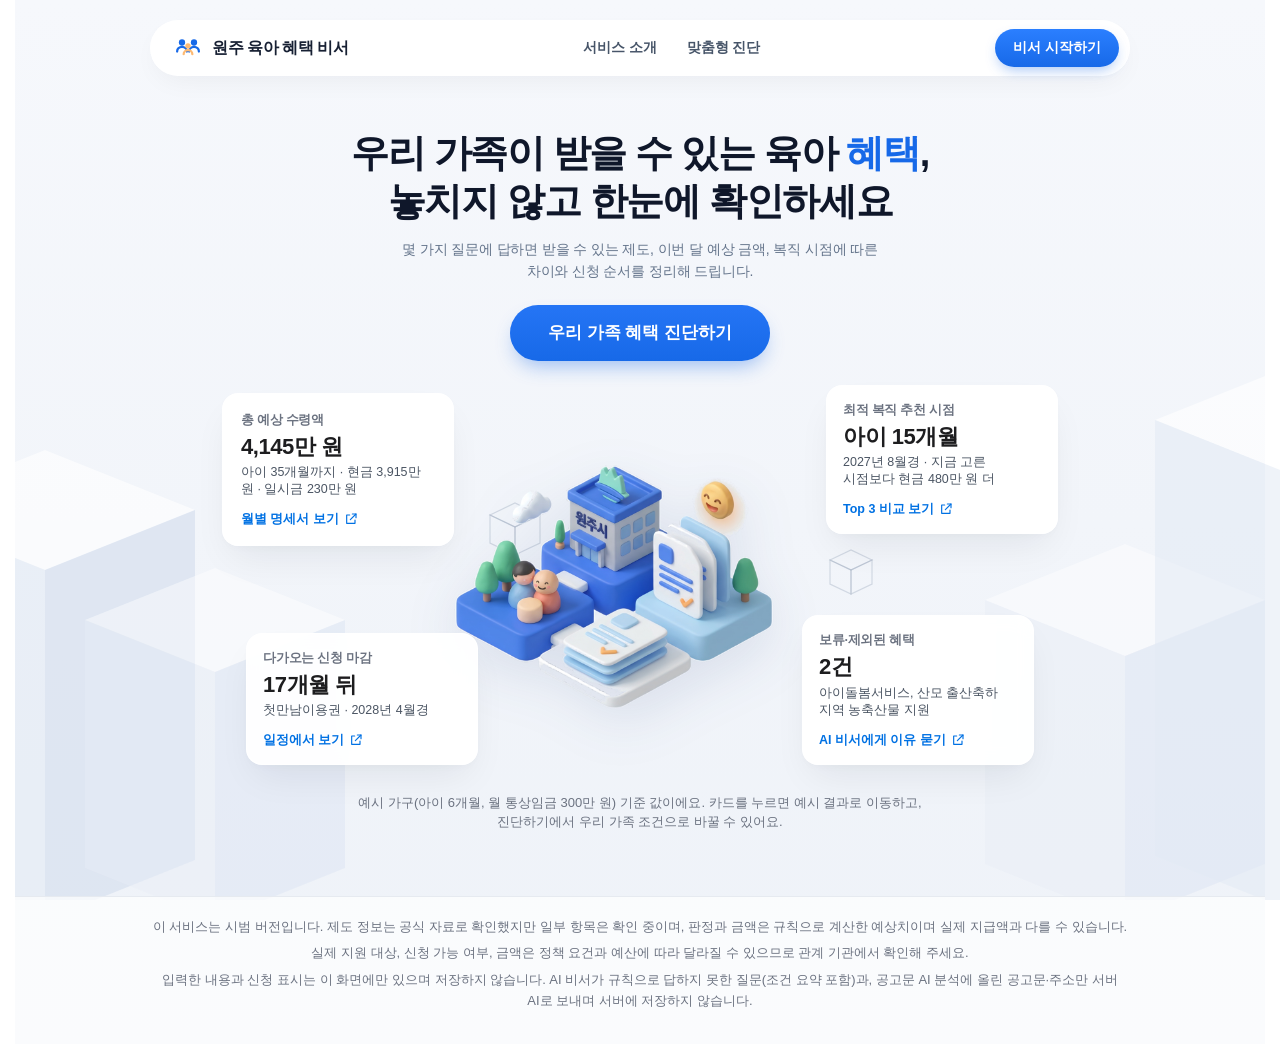
==== commit 1c1f25ba: "협업자 11/10 수정 병합: 카드형 Top 3에 테마 추천, 헤드셋 아이콘, 카탈로그 수정" ====
--- a/backend/static/plan.html
+++ b/backend/static/plan.html
@@ -110,7 +110,7 @@
             <a class="r-nav-link" href="#sec-overview" data-sec="sec-overview"><svg class="ico" viewBox="0 0 24 24" aria-hidden="true"><rect x="3.5" y="3.5" width="7" height="7" rx="1.5"/><rect x="13.5" y="3.5" width="7" height="7" rx="1.5"/><rect x="3.5" y="13.5" width="7" height="7" rx="1.5"/><rect x="13.5" y="13.5" width="7" height="7" rx="1.5"/></svg><span>한눈에 보기</span></a>
             <a class="r-nav-link" href="#sec-sim" data-sec="sec-sim"><svg class="ico" viewBox="0 0 24 24" aria-hidden="true"><path d="M4 19.5h16"/><path d="M5 15l4.5-5 3.5 3 6-7"/></svg><span>복직 시뮬레이션</span></a>
             <a class="r-nav-link" href="#sec-events" data-sec="sec-events"><svg class="ico" viewBox="0 0 24 24" aria-hidden="true"><rect x="3.5" y="5" width="17" height="15" rx="2.5"/><path d="M3.5 10h17M8 3v4M16 3v4"/></svg><span>일정</span></a>
-            <button type="button" class="r-nav-link r-nav-ai" id="nav-ai"><svg class="ico" viewBox="0 0 24 24" aria-hidden="true"><path d="M12 3.5l1.9 5.1 5.1 1.9-5.1 1.9L12 17.5l-1.9-5.1L5 10.5l5.1-1.9z"/><path d="M18.5 15.5l.8 2 2 .8-2 .8-.8 2-.8-2-2-.8 2-.8z"/></svg><span>AI 비서</span></button>
+            <button type="button" class="r-nav-link r-nav-ai" id="nav-ai"><img class="ai-ico" src="img/ai-headset.png" alt="" aria-hidden="true" width="20" height="20"><span>AI 비서</span></button>
           </nav>
           <div class="side-chat">
             <p class="side-chat-title">AI 비서에게 물어보기</p>
@@ -133,6 +133,8 @@
           </header>
 
           <p class="demo-note" id="demo-note" role="status" hidden>예시 가구 기준 결과예요. 위의 '답 바꾸기'에서 우리 가족 조건으로 바꿔 보세요.</p>
+
+          <p class="demo-note" id="multi-note" role="status" hidden>자녀가 여러 명이에요. 지원금은 아이마다 따로 받고 형제자매끼리 겹치는 제한이 없어서, 이 결과는 가장 어린 아이 한 명 기준이에요. 다른 아이는 '답 바꾸기'에서 그 아이의 개월 수로 따로 확인하세요. 두 아이 합산은 아직 계산하지 않아요.</p>
 
           <!-- A. 한눈에 보기 -->
           <section class="r-sec" id="sec-overview" aria-labelledby="ov-title">
--- a/backend/static/css/plan.css
+++ b/backend/static/css/plan.css
@@ -352,13 +352,13 @@
   justify-content: center;
   align-items: center;
   gap: 6px;
-  min-height: 44px;
-  padding: 0 22px;
+  min-height: 56px;
+  padding: 0 38px;
   border: 0;
   border-radius: var(--radius-pill);
   background: linear-gradient(180deg, #2575F5 0%, #1769E8 100%);
   color: #FFFFFF;
-  font-size: 14px;
+  font-size: 17px;
   font-weight: 700;
   cursor: pointer;
   box-shadow: 0 10px 20px -6px rgba(23, 105, 232, 0.42);
@@ -2160,6 +2160,20 @@
 
 /* ---------- A. 한눈에 보기 ---------- */
 
+
+
+
+
+
+
+
+
+
+
+
+
+
+
 .benefit-grid { display: grid; grid-template-columns: repeat(2, minmax(0, 1fr)); gap: 12px; }
 .benefit {
   display: flex; gap: 14px; align-items: flex-start;
@@ -2177,6 +2191,11 @@
 .benefit-amount { margin: 4px 0 2px; font-size: 19px; font-weight: 800; font-variant-numeric: tabular-nums; color: var(--ink); }
 .benefit-meta { margin: 0 0 8px; font-size: 12.5px; color: var(--ink-3); line-height: 1.5; }
 .benefit .tag { margin-left: 0; }
+
+
+
+
+
 
 .hbar-list { display: grid; gap: 12px; }
 .hbar { display: grid; grid-template-columns: minmax(110px, 180px) minmax(0, 1fr) auto; gap: 14px; align-items: center; }
@@ -2199,11 +2218,20 @@
 
 .block-list h3 { margin-bottom: 8px; }
 
+
+
+
+
+
 .icon-link {
   width: 44px; height: 44px; border-radius: 10px; flex-shrink: 0;
   display: grid; place-items: center; color: var(--brand-ink); background: var(--brand-tint);
 }
 .icon-link:hover { background: #DCE8FF; }
+
+
+
+
 
 /* ---------- B. 복직 시뮬레이션 ---------- */
 .sim-controls {
@@ -2339,10 +2367,66 @@
 .chip-n { color: var(--ink-3); font-variant-numeric: tabular-nums; }
 .chip[aria-pressed="true"] { background: var(--navy); border-color: var(--navy); color: #fff; }
 .chip[aria-pressed="true"] .chip-n { color: #C7D2EA; }
+
+
+
+
+
+
+
+
+
+
+
+
+
+
 .c-sub { display: block; font-size: 12px; font-weight: 500; color: var(--ink-3); margin-top: 2px; }
 .c-est { display: block; margin-top: 4px; font-weight: 800; color: var(--brand-ink); }
 
+
+
+
+
+
+
+
+
+
+
+
+
+
+
+
+
+
+
+
+
+
+
+
+
+
 /* ---------- D. 신청 순서 ---------- */
+
+
+
+
+
+
+
+
+
+
+
+
+
+
+
+
+
 
 .step-group + .step-group { margin-top: 26px; }
 .step-title { display: flex; align-items: center; gap: 10px; margin: 0; font-size: 16px; font-weight: 800; color: var(--ink); }
@@ -2515,6 +2599,18 @@
   .chart-card { padding: 14px 12px 16px; }
 
   /* 비교표 → 제도별 카드 */
+  
+  
+  
+  
+  
+  
+  
+  
+  
+  
+  
+  
 }
 
 @media (prefers-reduced-motion: reduce) {
@@ -2588,6 +2684,11 @@
 .tag.no, .tag.ended { color: #9CA3AF; }
 .tag.urgent { color: #DC2626; }
 .tag.src-virtual { color: var(--warning-text, #92400E); }
+
+
+
+
+
 
 /* =====================================================================
    v4: 사이드바 고정 + 압축한 한눈에 보기 + 월별 지급 내역 + AI 비서 팝업
@@ -2988,3 +3089,37 @@
 @media (max-width: 560px) { .hero-wrap .hero-stage { grid-template-columns: minmax(0, 1fr); } }
 
 .demo-note { margin: 0 0 18px; padding: 12px 16px; border-radius: 14px; background: #EEF5FF; border: 1px solid #C9DBFD; color: #1D4F9E; font-size: 13.5px; }
+
+/* ---------- AI 비서 아이콘(이미지) ---------- */
+.ai-ico { display: inline-block; width: 18px; height: 18px; flex-shrink: 0; object-fit: contain; vertical-align: middle; }
+.r-nav-ai .ai-ico { width: 20px; height: 20px; }
+.msg-kicker .ai-ico, .ov-acts-lead .ai-ico { width: 16px; height: 16px; }
+
+/* ---------- 복직 시점 Top 3 카드 (선택된 카드만 강조) ---------- */
+.top3-list { grid-template-columns: repeat(3, minmax(0, 1fr)); gap: 12px; }
+.top3-list > li { display: block; min-width: 0; }
+.top3-card {
+  display: flex; flex-direction: column; gap: 4px; width: 100%; height: 100%;
+  padding: 16px 16px 14px; text-align: left; font: inherit; color: var(--ink); cursor: pointer;
+  background: #fff; border: 2px solid var(--rule); border-radius: 18px;
+  transition: border-color 160ms var(--ease), background-color 160ms var(--ease), box-shadow 160ms var(--ease);
+}
+.top3-card:hover { border-color: #C9DBFD; background: #F8FAFF; }
+.top3-card:focus-visible { outline: 3px solid rgba(0, 113, 227, 0.45); outline-offset: 2px; }
+.top3-card.is-selected { background: #EEF5FF; border-color: var(--ap-blue); box-shadow: 0 8px 22px -10px rgba(0, 113, 227, 0.35); }
+.top3-top { display: flex; align-items: center; justify-content: space-between; gap: 8px; margin-bottom: 8px; }
+.top3-badge, .top3-state { display: inline-flex; align-items: center; gap: 4px; padding: 4px 10px; border-radius: 999px; font-size: 12px; font-weight: 800; background: var(--mist); color: var(--ink-2); white-space: nowrap; }
+.top3-card.is-selected .top3-badge, .top3-card.is-selected .top3-state { background: var(--ap-blue); color: #fff; }
+.top3-age { font-size: 19px; font-weight: 800; letter-spacing: -0.02em; color: var(--ink); }
+.top3-card.is-selected .top3-age { color: #0B2A5B; }
+.top3-when { font-size: 13px; color: var(--ink-2); }
+.top3-bottom { margin-top: auto; padding-top: 12px; border-top: 1px solid var(--rule); display: grid; gap: 2px; }
+.top3-card.is-selected .top3-bottom { border-top-color: #C9DBFD; }
+.top3-cap { font-size: 12px; font-weight: 700; color: var(--ink-3); }
+.top3-row { display: flex; align-items: flex-end; justify-content: space-between; gap: 8px; flex-wrap: wrap; }
+.top3-cash { font-size: 21px; font-weight: 800; letter-spacing: -0.02em; font-variant-numeric: tabular-nums; color: var(--ink); }
+.top3-card.is-selected .top3-cash { color: var(--ap-blue); }
+.top3-diff { padding: 3px 8px; border-radius: 8px; font-size: 12px; font-weight: 800; background: var(--mist); color: var(--ink-2); border: 1px solid var(--rule); }
+.top3-card.is-selected .top3-diff { background: #E7F7EF; color: #0E7A4F; border-color: #B7E4CE; }
+.top3-flat { grid-column: 1 / -1; }
+@media (max-width: 860px) { .top3-list { grid-template-columns: minmax(0, 1fr); } }
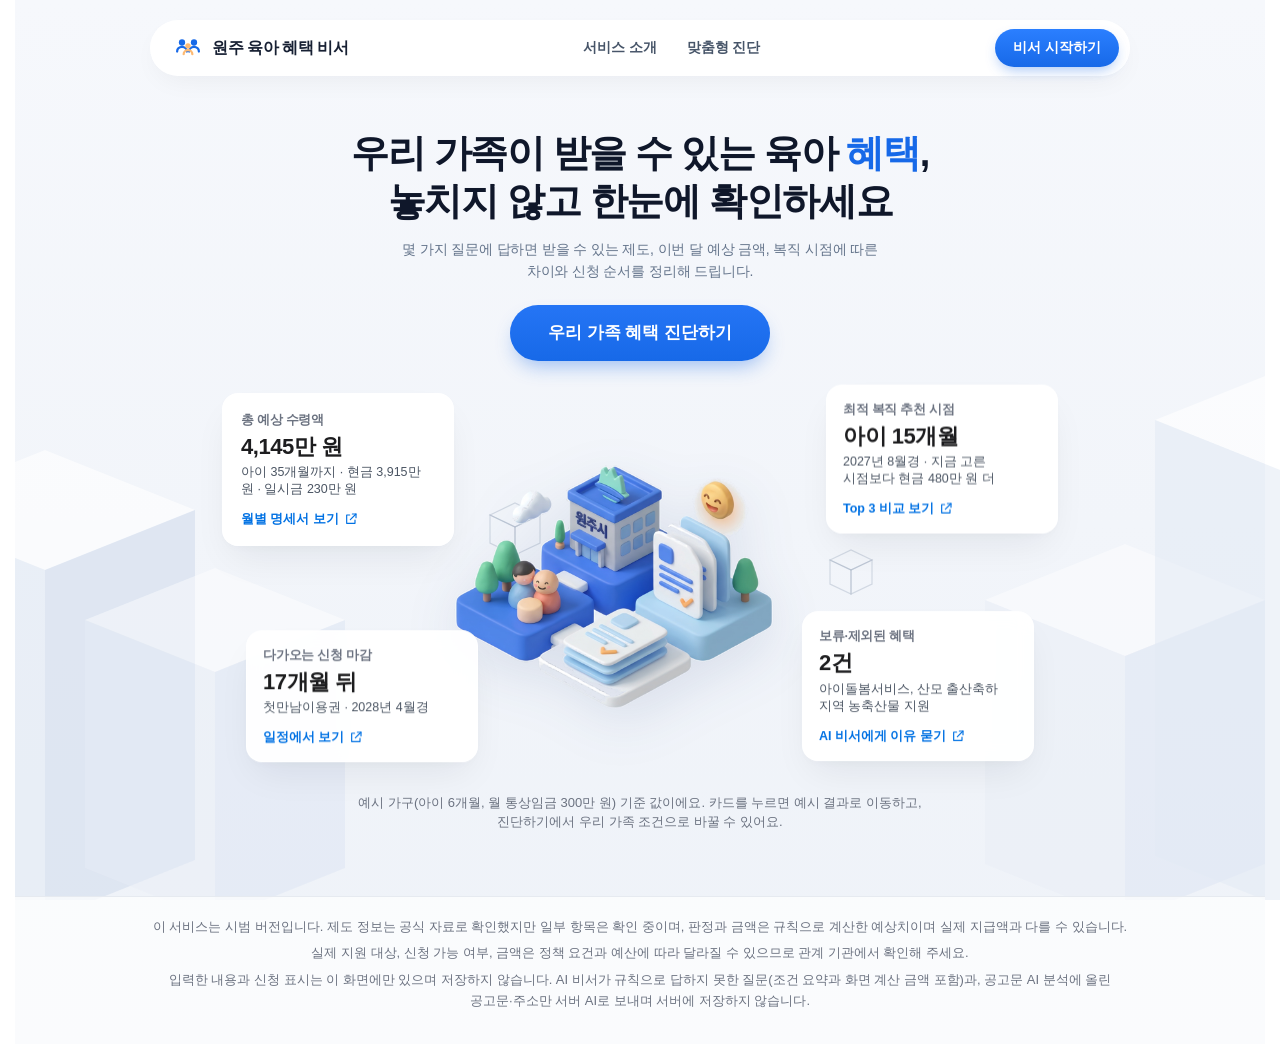
==== commit ef0ca053: "AI 비서 답을 화면 계산 금액과 일치시키고 테스트 45개 추가" ====
--- a/backend/static/plan.html
+++ b/backend/static/plan.html
@@ -286,7 +286,7 @@
     <div class="foot-inner">
       <p>이 서비스는 시범 버전입니다. 제도 정보는 공식 자료로 확인했지만 일부 항목은 확인 중이며, 판정과 금액은 규칙으로 계산한 예상치이며 실제 지급액과 다를 수 있습니다.</p>
       <p>실제 지원 대상, 신청 가능 여부, 금액은 정책 요건과 예산에 따라 달라질 수 있으므로 관계 기관에서 확인해 주세요.</p>
-      <p>입력한 내용과 신청 표시는 이 화면에만 있으며 저장하지 않습니다. AI 비서가 규칙으로 답하지 못한 질문(조건 요약 포함)과, 공고문 AI 분석에 올린 공고문·주소만 서버 AI로 보내며 서버에 저장하지 않습니다.</p>
+      <p>입력한 내용과 신청 표시는 이 화면에만 있으며 저장하지 않습니다. AI 비서가 규칙으로 답하지 못한 질문(조건 요약과 화면 계산 금액 포함)과, 공고문 AI 분석에 올린 공고문·주소만 서버 AI로 보내며 서버에 저장하지 않습니다.</p>
     </div>
   </footer>
 
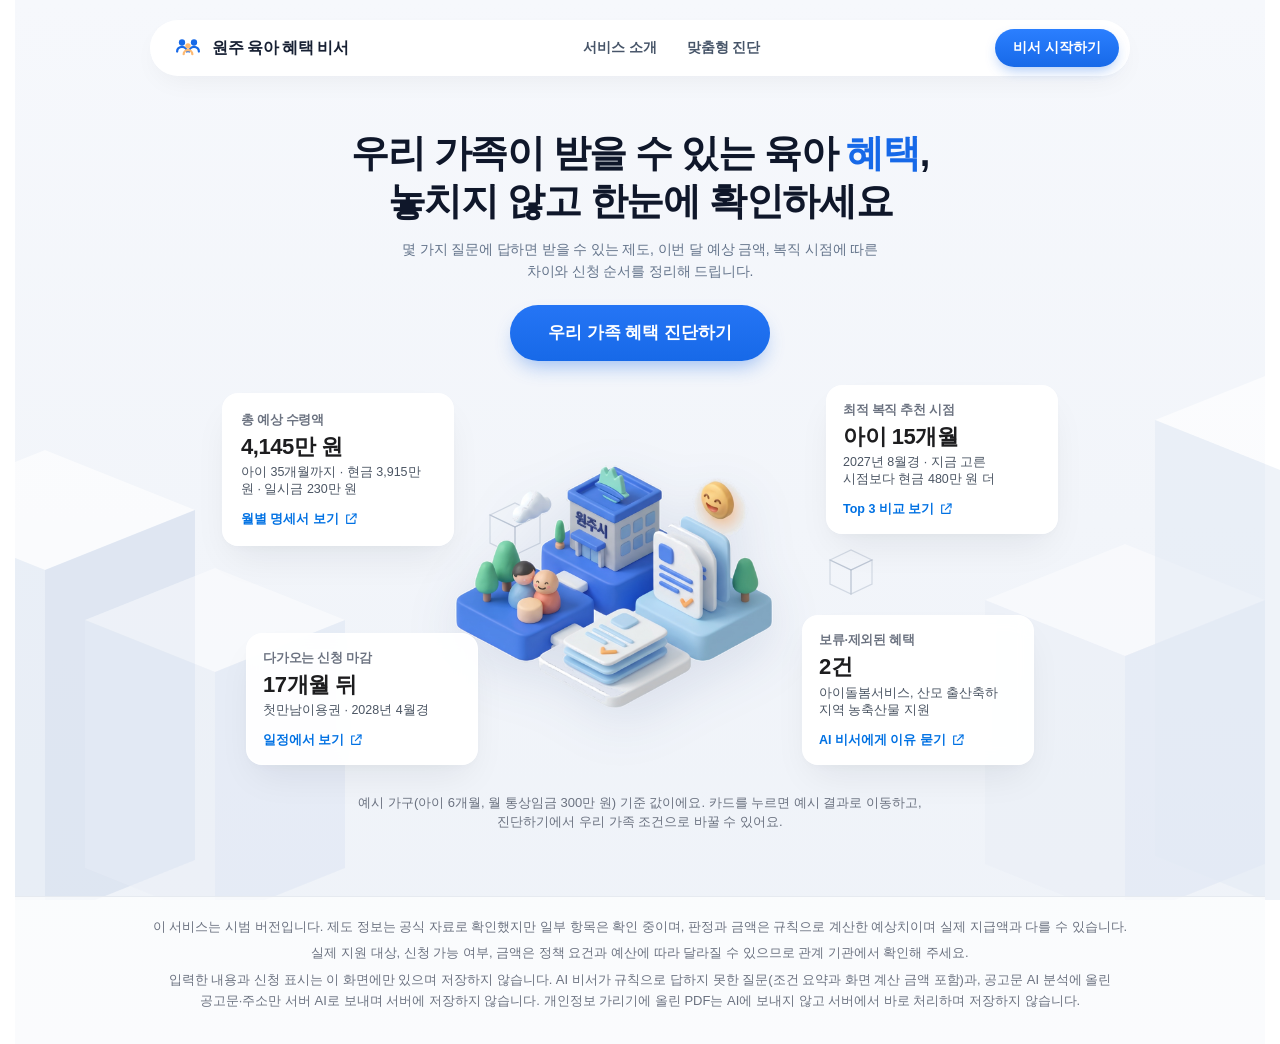
==== commit c9eb2010: "개인정보 가린 PDF 받기 버튼 추가, 오류 안내 수정, 휴대폰 섹션 메뉴 겹침 수정" ====
--- a/backend/static/plan.html
+++ b/backend/static/plan.html
@@ -286,7 +286,7 @@
     <div class="foot-inner">
       <p>이 서비스는 시범 버전입니다. 제도 정보는 공식 자료로 확인했지만 일부 항목은 확인 중이며, 판정과 금액은 규칙으로 계산한 예상치이며 실제 지급액과 다를 수 있습니다.</p>
       <p>실제 지원 대상, 신청 가능 여부, 금액은 정책 요건과 예산에 따라 달라질 수 있으므로 관계 기관에서 확인해 주세요.</p>
-      <p>입력한 내용과 신청 표시는 이 화면에만 있으며 저장하지 않습니다. AI 비서가 규칙으로 답하지 못한 질문(조건 요약과 화면 계산 금액 포함)과, 공고문 AI 분석에 올린 공고문·주소만 서버 AI로 보내며 서버에 저장하지 않습니다.</p>
+      <p>입력한 내용과 신청 표시는 이 화면에만 있으며 저장하지 않습니다. AI 비서가 규칙으로 답하지 못한 질문(조건 요약과 화면 계산 금액 포함)과, 공고문 AI 분석에 올린 공고문·주소만 서버 AI로 보내며 서버에 저장하지 않습니다. 개인정보 가리기에 올린 PDF는 AI에 보내지 않고 서버에서 바로 처리하며 저장하지 않습니다.</p>
     </div>
   </footer>
 
--- a/backend/static/css/plan.css
+++ b/backend/static/css/plan.css
@@ -3123,3 +3123,8 @@
 .top3-card.is-selected .top3-diff { background: #E7F7EF; color: #0E7A4F; border-color: #B7E4CE; }
 .top3-flat { grid-column: 1 / -1; }
 @media (max-width: 860px) { .top3-list { grid-template-columns: minmax(0, 1fr); } }
+
+/* 좁은 화면: 상단 바가 두 줄이 되어도 결과 화면의 섹션 메뉴가 가려지지 않게 (높이는 plan-ui.js가 --top-h로 알려 줌) */
+@media (max-width: 1099px) {
+  .r-side { top: var(--top-h, 84px); }
+}
